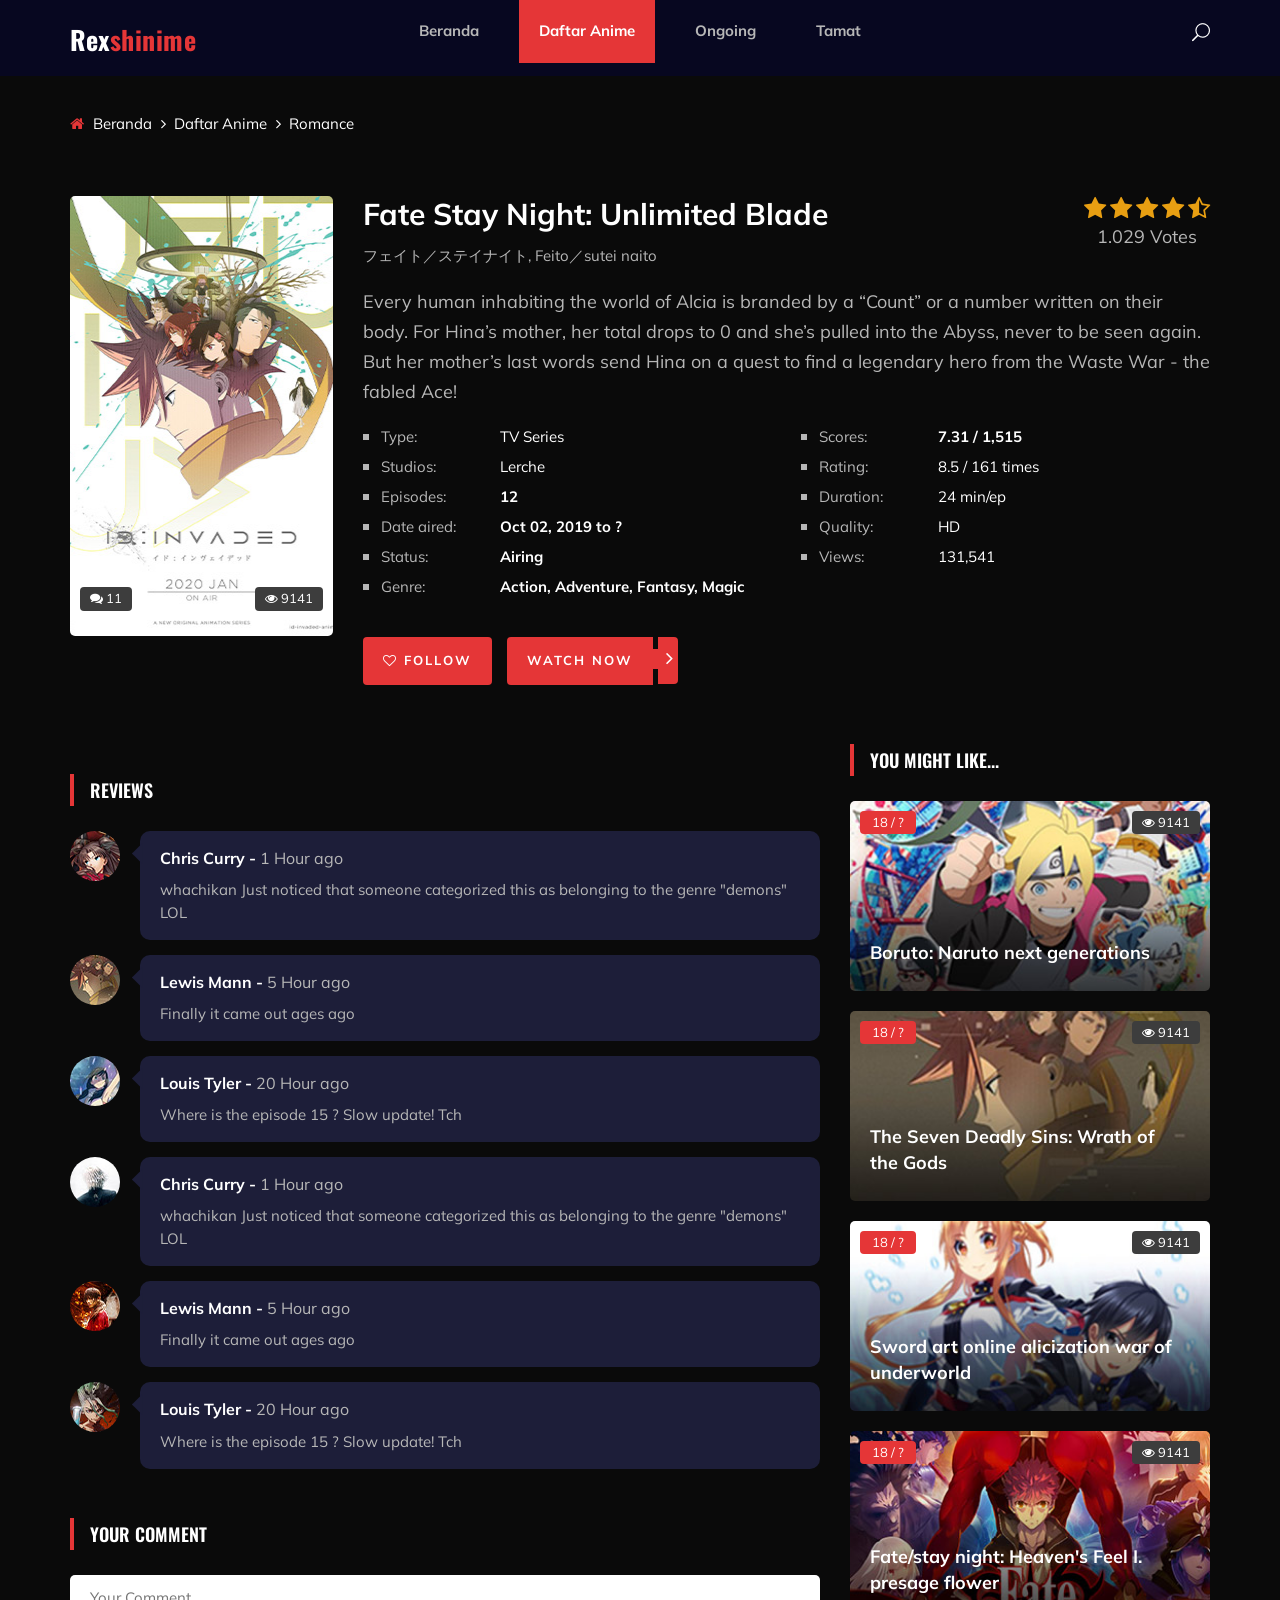
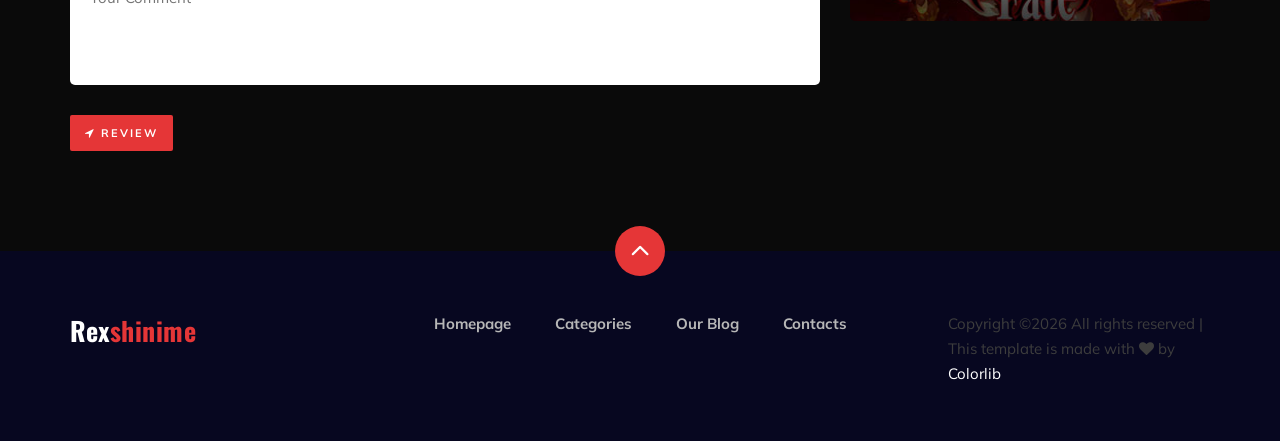
==== anime-details.html @ eebdcc65 "Initial commit: Rexshinime anime site" ====
<!DOCTYPE html>
<html lang="zxx">

<head>
    <meta charset="UTF-8">
    <meta name="description" content="Rexshinime - Nonton anime sub Indo terbaru dan terlengkap.">
    <meta name="keywords" content="Rexshinime, anime, sub indo, ongoing, tamat">
    <meta name="viewport" content="width=device-width, initial-scale=1.0">
    <meta http-equiv="X-UA-Compatible" content="ie=edge">
    <title>Rexshinime | Detail Anime</title>

    <!-- Google Font -->
    <link href="https://fonts.googleapis.com/css2?family=Oswald:wght@300;400;500;600;700&display=swap" rel="stylesheet">
    <link href="https://fonts.googleapis.com/css2?family=Mulish:wght@300;400;500;600;700;800;900&display=swap"
    rel="stylesheet">

    <!-- Css Styles -->
    <link rel="stylesheet" href="css/bootstrap.min.css" type="text/css">
    <link rel="stylesheet" href="css/font-awesome.min.css" type="text/css">
    <link rel="stylesheet" href="css/elegant-icons.css" type="text/css">
    <link rel="stylesheet" href="css/plyr.css" type="text/css">
    <link rel="stylesheet" href="css/nice-select.css" type="text/css">
    <link rel="stylesheet" href="css/owl.carousel.min.css" type="text/css">
    <link rel="stylesheet" href="css/slicknav.min.css" type="text/css">
    <link rel="stylesheet" href="css/style.css" type="text/css">
</head>

<body>
    <!-- Page Preloder -->
    <div id="preloder">
        <div class="loader"></div>
    </div>

    <!-- Header Section Begin -->
    <header class="header">
        <div class="container">
            <div class="row">
                <div class="col-lg-2">
                    <div class="header__logo">
                        <a href="./index.html" class="brand-link">
                            <span class="brand-text">Rex<span>shinime</span></span>
                        </a>
                    </div>
                </div>
                <div class="col-lg-8">
                    <div class="header__nav">
                        <nav class="header__menu mobile-menu">
                            <ul>
                                <li><a href="./index.html">Beranda</a></li>
                                <li class="active"><a href="./categories.html">Daftar Anime</a></li>
                                <li><a href="./categories.html?filter=ongoing">Ongoing</a></li>
                                <li><a href="./categories.html?filter=completed">Tamat</a></li>
                            </ul>
                        </nav>
                    </div>
                </div>
                <div class="col-lg-2">
                    <div class="header__right">
                        <a href="#" class="search-switch"><span class="icon_search"></span></a>
                    </div>
                </div>
            </div>
            <div id="mobile-menu-wrap"></div>
        </div>
    </header>
    <!-- Header End -->

    <!-- Breadcrumb Begin -->
    <div class="breadcrumb-option">
        <div class="container">
            <div class="row">
                <div class="col-lg-12">
                    <div class="breadcrumb__links">
                        <a href="./index.html"><i class="fa fa-home"></i> Beranda</a>
                        <a href="./categories.html">Daftar Anime</a>
                        <span id="detailBreadcrumb">Romance</span>
                    </div>
                </div>
            </div>
        </div>
    </div>
    <!-- Breadcrumb End -->

    <!-- Anime Section Begin -->
    <section class="anime-details spad">
        <div class="container">
            <div class="anime__details__content">
                <div class="row">
                    <div class="col-lg-3">
                        <div class="anime__details__pic set-bg" data-setbg="img/anime/details-pic.jpg" id="detailPoster">
                            <div class="comment"><i class="fa fa-comments"></i> 11</div>
                            <div class="view"><i class="fa fa-eye"></i> 9141</div>
                        </div>
                    </div>
                    <div class="col-lg-9">
                        <div class="anime__details__text">
                            <div class="anime__details__title">
                                <h3 id="detailTitle">Fate Stay Night: Unlimited Blade</h3>
                                <span>フェイト／ステイナイト, Feito／sutei naito</span>
                            </div>
                            <div class="anime__details__rating">
                                <div class="rating">
                                    <a href="#"><i class="fa fa-star"></i></a>
                                    <a href="#"><i class="fa fa-star"></i></a>
                                    <a href="#"><i class="fa fa-star"></i></a>
                                    <a href="#"><i class="fa fa-star"></i></a>
                                    <a href="#"><i class="fa fa-star-half-o"></i></a>
                                </div>
                                <span>1.029 Votes</span>
                            </div>
                            <p id="detailDescription">Every human inhabiting the world of Alcia is branded by a “Count” or a number written on
                                their body. For Hina’s mother, her total drops to 0 and she’s pulled into the Abyss,
                                never to be seen again. But her mother’s last words send Hina on a quest to find a
                            legendary hero from the Waste War - the fabled Ace!</p>
                            <div class="anime__details__widget">
                                <div class="row">
                                    <div class="col-lg-6 col-md-6">
                                        <ul>
                                            <li><span>Type:</span> TV Series</li>
                                            <li><span>Studios:</span> Lerche</li>
                                            <li><span>Episodes:</span> <b id="detailEpisodes">12</b></li>
                                            <li><span>Date aired:</span> <b id="detailYear">Oct 02, 2019 to ?</b></li>
                                            <li><span>Status:</span> <b id="detailStatus">Airing</b></li>
                                            <li><span>Genre:</span> <b id="detailGenres">Action, Adventure, Fantasy, Magic</b></li>
                                        </ul>
                                    </div>
                                    <div class="col-lg-6 col-md-6">
                                        <ul>
                                            <li><span>Scores:</span> <b id="detailRating">7.31 / 1,515</b></li>
                                            <li><span>Rating:</span> 8.5 / 161 times</li>
                                            <li><span>Duration:</span> 24 min/ep</li>
                                            <li><span>Quality:</span> HD</li>
                                            <li><span>Views:</span> 131,541</li>
                                        </ul>
                                    </div>
                                </div>
                            </div>
                            <div class="anime__details__btn">
                                <a href="#" class="follow-btn"><i class="fa fa-heart-o"></i> Follow</a>
                                <a href="#" class="watch-btn" id="detailWatch"><span>Watch Now</span> <i
                                    class="fa fa-angle-right"></i></a>
                                </div>
                            </div>
                        </div>
                    </div>
                </div>
                <div class="row">
                    <div class="col-lg-8 col-md-8">
                        <div class="anime__details__episodes" id="detailEpisodeList" style="margin-bottom: 30px;"></div>
                        <div class="anime__details__review">
                            <div class="section-title">
                                <h5>Reviews</h5>
                            </div>
                            <div class="anime__review__item">
                                <div class="anime__review__item__pic">
                                    <img src="img/anime/review-1.jpg" alt="">
                                </div>
                                <div class="anime__review__item__text">
                                    <h6>Chris Curry - <span>1 Hour ago</span></h6>
                                    <p>whachikan Just noticed that someone categorized this as belonging to the genre
                                    "demons" LOL</p>
                                </div>
                            </div>
                            <div class="anime__review__item">
                                <div class="anime__review__item__pic">
                                    <img src="img/anime/review-2.jpg" alt="">
                                </div>
                                <div class="anime__review__item__text">
                                    <h6>Lewis Mann - <span>5 Hour ago</span></h6>
                                    <p>Finally it came out ages ago</p>
                                </div>
                            </div>
                            <div class="anime__review__item">
                                <div class="anime__review__item__pic">
                                    <img src="img/anime/review-3.jpg" alt="">
                                </div>
                                <div class="anime__review__item__text">
                                    <h6>Louis Tyler - <span>20 Hour ago</span></h6>
                                    <p>Where is the episode 15 ? Slow update! Tch</p>
                                </div>
                            </div>
                            <div class="anime__review__item">
                                <div class="anime__review__item__pic">
                                    <img src="img/anime/review-4.jpg" alt="">
                                </div>
                                <div class="anime__review__item__text">
                                    <h6>Chris Curry - <span>1 Hour ago</span></h6>
                                    <p>whachikan Just noticed that someone categorized this as belonging to the genre
                                    "demons" LOL</p>
                                </div>
                            </div>
                            <div class="anime__review__item">
                                <div class="anime__review__item__pic">
                                    <img src="img/anime/review-5.jpg" alt="">
                                </div>
                                <div class="anime__review__item__text">
                                    <h6>Lewis Mann - <span>5 Hour ago</span></h6>
                                    <p>Finally it came out ages ago</p>
                                </div>
                            </div>
                            <div class="anime__review__item">
                                <div class="anime__review__item__pic">
                                    <img src="img/anime/review-6.jpg" alt="">
                                </div>
                                <div class="anime__review__item__text">
                                    <h6>Louis Tyler - <span>20 Hour ago</span></h6>
                                    <p>Where is the episode 15 ? Slow update! Tch</p>
                                </div>
                            </div>
                        </div>
                        <div class="anime__details__form">
                            <div class="section-title">
                                <h5>Your Comment</h5>
                            </div>
                            <form action="#">
                                <textarea placeholder="Your Comment"></textarea>
                                <button type="submit"><i class="fa fa-location-arrow"></i> Review</button>
                            </form>
                        </div>
                    </div>
                    <div class="col-lg-4 col-md-4">
                        <div class="anime__details__sidebar">
                            <div class="section-title">
                                <h5>you might like...</h5>
                            </div>
                            <div class="product__sidebar__view__item set-bg" data-setbg="img/sidebar/tv-1.jpg">
                                <div class="ep">18 / ?</div>
                                <div class="view"><i class="fa fa-eye"></i> 9141</div>
                                <h5><a href="#">Boruto: Naruto next generations</a></h5>
                            </div>
                            <div class="product__sidebar__view__item set-bg" data-setbg="img/sidebar/tv-2.jpg">
                                <div class="ep">18 / ?</div>
                                <div class="view"><i class="fa fa-eye"></i> 9141</div>
                                <h5><a href="#">The Seven Deadly Sins: Wrath of the Gods</a></h5>
                            </div>
                            <div class="product__sidebar__view__item set-bg" data-setbg="img/sidebar/tv-3.jpg">
                                <div class="ep">18 / ?</div>
                                <div class="view"><i class="fa fa-eye"></i> 9141</div>
                                <h5><a href="#">Sword art online alicization war of underworld</a></h5>
                            </div>
                            <div class="product__sidebar__view__item set-bg" data-setbg="img/sidebar/tv-4.jpg">
                                <div class="ep">18 / ?</div>
                                <div class="view"><i class="fa fa-eye"></i> 9141</div>
                                <h5><a href="#">Fate/stay night: Heaven's Feel I. presage flower</a></h5>
                            </div>
                        </div>
                    </div>
                </div>
            </div>
        </section>
        <!-- Anime Section End -->

        <!-- Footer Section Begin -->
        <footer class="footer">
            <div class="page-up">
                <a href="#" id="scrollToTopButton"><span class="arrow_carrot-up"></span></a>
            </div>
            <div class="container">
                <div class="row">
                    <div class="col-lg-3">
                        <div class="footer__logo">
                            <a href="./index.html" class="brand-link"><span class="brand-text">Rex<span>shinime</span></span></a>
                        </div>
                    </div>
                    <div class="col-lg-6">
                        <div class="footer__nav">
                            <ul>
                                <li class="active"><a href="./index.html">Homepage</a></li>
                                <li><a href="./categories.html">Categories</a></li>
                                <li><a href="./blog.html">Our Blog</a></li>
                                <li><a href="#">Contacts</a></li>
                            </ul>
                        </div>
                    </div>
                    <div class="col-lg-3">
                        <p><!-- Link back to Colorlib can't be removed. Template is licensed under CC BY 3.0. -->
                          Copyright &copy;<script>document.write(new Date().getFullYear());</script> All rights reserved | This template is made with <i class="fa fa-heart" aria-hidden="true"></i> by <a href="https://colorlib.com" target="_blank">Colorlib</a>
                          <!-- Link back to Colorlib can't be removed. Template is licensed under CC BY 3.0. --></p>

                      </div>
                  </div>
              </div>
          </footer>
          <!-- Footer Section End -->

          <!-- Search model Begin -->
          <div class="search-model">
            <div class="h-100 d-flex align-items-center justify-content-center">
                <div class="search-close-switch"><i class="icon_close"></i></div>
                <form class="search-model-form">
                    <input type="text" id="search-input" placeholder="Search here.....">
                </form>
            </div>
        </div>
        <!-- Search model end -->

        <!-- Js Plugins -->
        <script src="js/jquery-3.3.1.min.js"></script>
        <script src="js/bootstrap.min.js"></script>
        <script src="js/config.js"></script>
        <script src="js/demo-data.js"></script>
        <script src="js/api.js"></script>
        <script src="js/player.js"></script>
        <script src="js/jquery.nice-select.min.js"></script>
        <script src="js/mixitup.min.js"></script>
        <script src="js/jquery.slicknav.js"></script>
        <script src="js/owl.carousel.min.js"></script>
        <script src="js/main.js"></script>

    </body>

    </html>
---- css/elegant-icons.css ----
@font-face {
	font-family: 'ElegantIcons';
	src:url('../fonts/ElegantIcons.eot');
	src:url('../fonts/ElegantIcons.eot?#iefix') format('embedded-opentype'),
		url('../fonts/ElegantIcons.woff') format('woff'),
		url('../fonts/ElegantIcons.ttf') format('truetype'),
		url('../fonts/ElegantIcons.svg#ElegantIcons') format('svg');
	font-weight: normal;
	font-style: normal;
}

/* Use the following CSS code if you want to use data attributes for inserting your icons */
[data-icon]:before {
	font-family: 'ElegantIcons';
	content: attr(data-icon);
	speak: none;
	font-weight: normal;
	font-variant: normal;
	text-transform: none;
	line-height: 1;
	-webkit-font-smoothing: antialiased;
	-moz-osx-font-smoothing: grayscale;
}

/* Use the following CSS code if you want to have a class per icon */
/*
Instead of a list of all class selectors,
you can use the generic selector below, but it's slower:
[class*="your-class-prefix"] {
*/
.arrow_up, .arrow_down, .arrow_left, .arrow_right, .arrow_left-up, .arrow_right-up, .arrow_right-down, .arrow_left-down, .arrow-up-down, .arrow_up-down_alt, .arrow_left-right_alt, .arrow_left-right, .arrow_expand_alt2, .arrow_expand_alt, .arrow_condense, .arrow_expand, .arrow_move, .arrow_carrot-up, .arrow_carrot-down, .arrow_carrot-left, .arrow_carrot-right, .arrow_carrot-2up, .arrow_carrot-2down, .arrow_carrot-2left, .arrow_carrot-2right, .arrow_carrot-up_alt2, .arrow_carrot-down_alt2, .arrow_carrot-left_alt2, .arrow_carrot-right_alt2, .arrow_carrot-2up_alt2, .arrow_carrot-2down_alt2, .arrow_carrot-2left_alt2, .arrow_carrot-2right_alt2, .arrow_triangle-up, .arrow_triangle-down, .arrow_triangle-left, .arrow_triangle-right, .arrow_triangle-up_alt2, .arrow_triangle-down_alt2, .arrow_triangle-left_alt2, .arrow_triangle-right_alt2, .arrow_back, .icon_minus-06, .icon_plus, .icon_close, .icon_check, .icon_minus_alt2, .icon_plus_alt2, .icon_close_alt2, .icon_check_alt2, .icon_zoom-out_alt, .icon_zoom-in_alt, .icon_search, .icon_box-empty, .icon_box-selected, .icon_minus-box, .icon_plus-box, .icon_box-checked, .icon_circle-empty, .icon_circle-slelected, .icon_stop_alt2, .icon_stop, .icon_pause_alt2, .icon_pause, .icon_menu, .icon_menu-square_alt2, .icon_menu-circle_alt2, .icon_ul, .icon_ol, .icon_adjust-horiz, .icon_adjust-vert, .icon_document_alt, .icon_documents_alt, .icon_pencil, .icon_pencil-edit_alt, .icon_pencil-edit, .icon_folder-alt, .icon_folder-open_alt, .icon_folder-add_alt, .icon_info_alt, .icon_error-oct_alt, .icon_error-circle_alt, .icon_error-triangle_alt, .icon_question_alt2, .icon_question, .icon_comment_alt, .icon_chat_alt, .icon_vol-mute_alt, .icon_volume-low_alt, .icon_volume-high_alt, .icon_quotations, .icon_quotations_alt2, .icon_clock_alt, .icon_lock_alt, .icon_lock-open_alt, .icon_key_alt, .icon_cloud_alt, .icon_cloud-upload_alt, .icon_cloud-download_alt, .icon_image, .icon_images, .icon_lightbulb_alt, .icon_gift_alt, .icon_house_alt, .icon_genius, .icon_mobile, .icon_tablet, .icon_laptop, .icon_desktop, .icon_camera_alt, .icon_mail_alt, .icon_cone_alt, .icon_ribbon_alt, .icon_bag_alt, .icon_creditcard, .icon_cart_alt, .icon_paperclip, .icon_tag_alt, .icon_tags_alt, .icon_trash_alt, .icon_cursor_alt, .icon_mic_alt, .icon_compass_alt, .icon_pin_alt, .icon_pushpin_alt, .icon_map_alt, .icon_drawer_alt, .icon_toolbox_alt, .icon_book_alt, .icon_calendar, .icon_film, .icon_table, .icon_contacts_alt, .icon_headphones, .icon_lifesaver, .icon_piechart, .icon_refresh, .icon_link_alt, .icon_link, .icon_loading, .icon_blocked, .icon_archive_alt, .icon_heart_alt, .icon_star_alt, .icon_star-half_alt, .icon_star, .icon_star-half, .icon_tools, .icon_tool, .icon_cog, .icon_cogs, .arrow_up_alt, .arrow_down_alt, .arrow_left_alt, .arrow_right_alt, .arrow_left-up_alt, .arrow_right-up_alt, .arrow_right-down_alt, .arrow_left-down_alt, .arrow_condense_alt, .arrow_expand_alt3, .arrow_carrot_up_alt, .arrow_carrot-down_alt, .arrow_carrot-left_alt, .arrow_carrot-right_alt, .arrow_carrot-2up_alt, .arrow_carrot-2dwnn_alt, .arrow_carrot-2left_alt, .arrow_carrot-2right_alt, .arrow_triangle-up_alt, .arrow_triangle-down_alt, .arrow_triangle-left_alt, .arrow_triangle-right_alt, .icon_minus_alt, .icon_plus_alt, .icon_close_alt, .icon_check_alt, .icon_zoom-out, .icon_zoom-in, .icon_stop_alt, .icon_menu-square_alt, .icon_menu-circle_alt, .icon_document, .icon_documents, .icon_pencil_alt, .icon_folder, .icon_folder-open, .icon_folder-add, .icon_folder_upload, .icon_folder_download, .icon_info, .icon_error-circle, .icon_error-oct, .icon_error-triangle, .icon_question_alt, .icon_comment, .icon_chat, .icon_vol-mute, .icon_volume-low, .icon_volume-high, .icon_quotations_alt, .icon_clock, .icon_lock, .icon_lock-open, .icon_key, .icon_cloud, .icon_cloud-upload, .icon_cloud-download, .icon_lightbulb, .icon_gift, .icon_house, .icon_camera, .icon_mail, .icon_cone, .icon_ribbon, .icon_bag, .icon_cart, .icon_tag, .icon_tags, .icon_trash, .icon_cursor, .icon_mic, .icon_compass, .icon_pin, .icon_pushpin, .icon_map, .icon_drawer, .icon_toolbox, .icon_book, .icon_contacts, .icon_archive, .icon_heart, .icon_profile, .icon_group, .icon_grid-2x2, .icon_grid-3x3, .icon_music, .icon_pause_alt, .icon_phone, .icon_upload, .icon_download, .social_facebook, .social_twitter, .social_pinterest, .social_googleplus, .social_tumblr, .social_tumbleupon, .social_wordpress, .social_instagram, .social_dribbble, .social_vimeo, .social_linkedin, .social_rss, .social_deviantart, .social_share, .social_myspace, .social_skype, .social_youtube, .social_picassa, .social_googledrive, .social_flickr, .social_blogger, .social_spotify, .social_delicious, .social_facebook_circle, .social_twitter_circle, .social_pinterest_circle, .social_googleplus_circle, .social_tumblr_circle, .social_stumbleupon_circle, .social_wordpress_circle, .social_instagram_circle, .social_dribbble_circle, .social_vimeo_circle, .social_linkedin_circle, .social_rss_circle, .social_deviantart_circle, .social_share_circle, .social_myspace_circle, .social_skype_circle, .social_youtube_circle, .social_picassa_circle, .social_googledrive_alt2, .social_flickr_circle, .social_blogger_circle, .social_spotify_circle, .social_delicious_circle, .social_facebook_square, .social_twitter_square, .social_pinterest_square, .social_googleplus_square, .social_tumblr_square, .social_stumbleupon_square, .social_wordpress_square, .social_instagram_square, .social_dribbble_square, .social_vimeo_square, .social_linkedin_square, .social_rss_square, .social_deviantart_square, .social_share_square, .social_myspace_square, .social_skype_square, .social_youtube_square, .social_picassa_square, .social_googledrive_square, .social_flickr_square, .social_blogger_square, .social_spotify_square, .social_delicious_square, .icon_printer, .icon_calulator, .icon_building, .icon_floppy, .icon_drive, .icon_search-2, .icon_id, .icon_id-2, .icon_puzzle, .icon_like, .icon_dislike, .icon_mug, .icon_currency, .icon_wallet, .icon_pens, .icon_easel, .icon_flowchart, .icon_datareport, .icon_briefcase, .icon_shield, .icon_percent, .icon_globe, .icon_globe-2, .icon_target, .icon_hourglass, .icon_balance, .icon_rook, .icon_printer-alt, .icon_calculator_alt, .icon_building_alt, .icon_floppy_alt, .icon_drive_alt, .icon_search_alt, .icon_id_alt, .icon_id-2_alt, .icon_puzzle_alt, .icon_like_alt, .icon_dislike_alt, .icon_mug_alt, .icon_currency_alt, .icon_wallet_alt, .icon_pens_alt, .icon_easel_alt, .icon_flowchart_alt, .icon_datareport_alt, .icon_briefcase_alt, .icon_shield_alt, .icon_percent_alt, .icon_globe_alt, .icon_clipboard {
	font-family: 'ElegantIcons';
	speak: none;
	font-style: normal;
	font-weight: normal;
	font-variant: normal;
	text-transform: none;
	line-height: 1;
	-webkit-font-smoothing: antialiased;
}
.arrow_up:before {
	content: "\21";
}
.arrow_down:before {
	content: "\22";
}
.arrow_left:before {
	content: "\23";
}
.arrow_right:before {
	content: "\24";
}
.arrow_left-up:before {
	content: "\25";
}
.arrow_right-up:before {
	content: "\26";
}
.arrow_right-down:before {
	content: "\27";
}
.arrow_left-down:before {
	content: "\28";
}
.arrow-up-down:before {
	content: "\29";
}
.arrow_up-down_alt:before {
	content: "\2a";
}
.arrow_left-right_alt:before {
	content: "\2b";
}
.arrow_left-right:before {
	content: "\2c";
}
.arrow_expand_alt2:before {
	content: "\2d";
}
.arrow_expand_alt:before {
	content: "\2e";
}
.arrow_condense:before {
	content: "\2f";
}
.arrow_expand:before {
	content: "\30";
}
.arrow_move:before {
	content: "\31";
}
.arrow_carrot-up:before {
	content: "\32";
}
.arrow_carrot-down:before {
	content: "\33";
}
.arrow_carrot-left:before {
	content: "\34";
}
.arrow_carrot-right:before {
	content: "\35";
}
.arrow_carrot-2up:before {
	content: "\36";
}
.arrow_carrot-2down:before {
	content: "\37";
}
.arrow_carrot-2left:before {
	content: "\38";
}
.arrow_carrot-2right:before {
	content: "\39";
}
.arrow_carrot-up_alt2:before {
	content: "\3a";
}
.arrow_carrot-down_alt2:before {
	content: "\3b";
}
.arrow_carrot-left_alt2:before {
	content: "\3c";
}
.arrow_carrot-right_alt2:before {
	content: "\3d";
}
.arrow_carrot-2up_alt2:before {
	content: "\3e";
}
.arrow_carrot-2down_alt2:before {
	content: "\3f";
}
.arrow_carrot-2left_alt2:before {
	content: "\40";
}
.arrow_carrot-2right_alt2:before {
	content: "\41";
}
.arrow_triangle-up:before {
	content: "\42";
}
.arrow_triangle-down:before {
	content: "\43";
}
.arrow_triangle-left:before {
	content: "\44";
}
.arrow_triangle-right:before {
	content: "\45";
}
.arrow_triangle-up_alt2:before {
	content: "\46";
}
.arrow_triangle-down_alt2:before {
	content: "\47";
}
.arrow_triangle-left_alt2:before {
	content: "\48";
}
.arrow_triangle-right_alt2:before {
	content: "\49";
}
.arrow_back:before {
	content: "\4a";
}
.icon_minus-06:before {
	content: "\4b";
}
.icon_plus:before {
	content: "\4c";
}
.icon_close:before {
	content: "\4d";
}
.icon_check:before {
	content: "\4e";
}
.icon_minus_alt2:before {
	content: "\4f";
}
.icon_plus_alt2:before {
	content: "\50";
}
.icon_close_alt2:before {
	content: "\51";
}
.icon_check_alt2:before {
	content: "\52";
}
.icon_zoom-out_alt:before {
	content: "\53";
}
.icon_zoom-in_alt:before {
	content: "\54";
}
.icon_search:before {
	content: "\55";
}
.icon_box-empty:before {
	content: "\56";
}
.icon_box-selected:before {
	content: "\57";
}
.icon_minus-box:before {
	content: "\58";
}
.icon_plus-box:before {
	content: "\59";
}
.icon_box-checked:before {
	content: "\5a";
}
.icon_circle-empty:before {
	content: "\5b";
}
.icon_circle-slelected:before {
	content: "\5c";
}
.icon_stop_alt2:before {
	content: "\5d";
}
.icon_stop:before {
	content: "\5e";
}
.icon_pause_alt2:before {
	content: "\5f";
}
.icon_pause:before {
	content: "\60";
}
.icon_menu:before {
	content: "\61";
}
.icon_menu-square_alt2:before {
	content: "\62";
}
.icon_menu-circle_alt2:before {
	content: "\63";
}
.icon_ul:before {
	content: "\64";
}
.icon_ol:before {
	content: "\65";
}
.icon_adjust-horiz:before {
	content: "\66";
}
.icon_adjust-vert:before {
	content: "\67";
}
.icon_document_alt:before {
	content: "\68";
}
.icon_documents_alt:before {
	content: "\69";
}
.icon_pencil:before {
	content: "\6a";
}
.icon_pencil-edit_alt:before {
	content: "\6b";
}
.icon_pencil-edit:before {
	content: "\6c";
}
.icon_folder-alt:before {
	content: "\6d";
}
.icon_folder-open_alt:before {
	content: "\6e";
}
.icon_folder-add_alt:before {
	content: "\6f";
}
.icon_info_alt:before {
	content: "\70";
}
.icon_error-oct_alt:before {
	content: "\71";
}
.icon_error-circle_alt:before {
	content: "\72";
}
.icon_error-triangle_alt:before {
	content: "\73";
}
.icon_question_alt2:before {
	content: "\74";
}
.icon_question:before {
	content: "\75";
}
.icon_comment_alt:before {
	content: "\76";
}
.icon_chat_alt:before {
	content: "\77";
}
.icon_vol-mute_alt:before {
	content: "\78";
}
.icon_volume-low_alt:before {
	content: "\79";
}
.icon_volume-high_alt:before {
	content: "\7a";
}
.icon_quotations:before {
	content: "\7b";
}
.icon_quotations_alt2:before {
	content: "\7c";
}
.icon_clock_alt:before {
	content: "\7d";
}
.icon_lock_alt:before {
	content: "\7e";
}
.icon_lock-open_alt:before {
	content: "\e000";
}
.icon_key_alt:before {
	content: "\e001";
}
.icon_cloud_alt:before {
	content: "\e002";
}
.icon_cloud-upload_alt:before {
	content: "\e003";
}
.icon_cloud-download_alt:before {
	content: "\e004";
}
.icon_image:before {
	content: "\e005";
}
.icon_images:before {
	content: "\e006";
}
.icon_lightbulb_alt:before {
	content: "\e007";
}
.icon_gift_alt:before {
	content: "\e008";
}
.icon_house_alt:before {
	content: "\e009";
}
.icon_genius:before {
	content: "\e00a";
}
.icon_mobile:before {
	content: "\e00b";
}
.icon_tablet:before {
	content: "\e00c";
}
.icon_laptop:before {
	content: "\e00d";
}
.icon_desktop:before {
	content: "\e00e";
}
.icon_camera_alt:before {
	content: "\e00f";
}
.icon_mail_alt:before {
	content: "\e010";
}
.icon_cone_alt:before {
	content: "\e011";
}
.icon_ribbon_alt:before {
	content: "\e012";
}
.icon_bag_alt:before {
	content: "\e013";
}
.icon_creditcard:before {
	content: "\e014";
}
.icon_cart_alt:before {
	content: "\e015";
}
.icon_paperclip:before {
	content: "\e016";
}
.icon_tag_alt:before {
	content: "\e017";
}
.icon_tags_alt:before {
	content: "\e018";
}
.icon_trash_alt:before {
	content: "\e019";
}
.icon_cursor_alt:before {
	content: "\e01a";
}
.icon_mic_alt:before {
	content: "\e01b";
}
.icon_compass_alt:before {
	content: "\e01c";
}
.icon_pin_alt:before {
	content: "\e01d";
}
.icon_pushpin_alt:before {
	content: "\e01e";
}
.icon_map_alt:before {
	content: "\e01f";
}
.icon_drawer_alt:before {
	content: "\e020";
}
.icon_toolbox_alt:before {
	content: "\e021";
}
.icon_book_alt:before {
	content: "\e022";
}
.icon_calendar:before {
	content: "\e023";
}
.icon_film:before {
	content: "\e024";
}
.icon_table:before {
	content: "\e025";
}
.icon_contacts_alt:before {
	content: "\e026";
}
.icon_headphones:before {
	content: "\e027";
}
.icon_lifesaver:before {
	content: "\e028";
}
.icon_piechart:before {
	content: "\e029";
}
.icon_refresh:before {
	content: "\e02a";
}
.icon_link_alt:before {
	content: "\e02b";
}
.icon_link:before {
	content: "\e02c";
}
.icon_loading:before {
	content: "\e02d";
}
.icon_blocked:before {
	content: "\e02e";
}
.icon_archive_alt:before {
	content: "\e02f";
}
.icon_heart_alt:before {
	content: "\e030";
}
.icon_star_alt:before {
	content: "\e031";
}
.icon_star-half_alt:before {
	content: "\e032";
}
.icon_star:before {
	content: "\e033";
}
.icon_star-half:before {
	content: "\e034";
}
.icon_tools:before {
	content: "\e035";
}
.icon_tool:before {
	content: "\e036";
}
.icon_cog:before {
	content: "\e037";
}
.icon_cogs:before {
	content: "\e038";
}
.arrow_up_alt:before {
	content: "\e039";
}
.arrow_down_alt:before {
	content: "\e03a";
}
.arrow_left_alt:before {
	content: "\e03b";
}
.arrow_right_alt:before {
	content: "\e03c";
}
.arrow_left-up_alt:before {
	content: "\e03d";
}
.arrow_right-up_alt:before {
	content: "\e03e";
}
.arrow_right-down_alt:before {
	content: "\e03f";
}
.arrow_left-down_alt:before {
	content: "\e040";
}
.arrow_condense_alt:before {
	content: "\e041";
}
.arrow_expand_alt3:before {
	content: "\e042";
}
.arrow_carrot_up_alt:before {
	content: "\e043";
}
.arrow_carrot-down_alt:before {
	content: "\e044";
}
.arrow_carrot-left_alt:before {
	content: "\e045";
}
.arrow_carrot-right_alt:before {
	content: "\e046";
}
.arrow_carrot-2up_alt:before {
	content: "\e047";
}
.arrow_carrot-2dwnn_alt:before {
	content: "\e048";
}
.arrow_carrot-2left_alt:before {
	content: "\e049";
}
.arrow_carrot-2right_alt:before {
	content: "\e04a";
}
.arrow_triangle-up_alt:before {
	content: "\e04b";
}
.arrow_triangle-down_alt:before {
	content: "\e04c";
}
.arrow_triangle-left_alt:before {
	content: "\e04d";
}
.arrow_triangle-right_alt:before {
	content: "\e04e";
}
.icon_minus_alt:before {
	content: "\e04f";
}
.icon_plus_alt:before {
	content: "\e050";
}
.icon_close_alt:before {
	content: "\e051";
}
.icon_check_alt:before {
	content: "\e052";
}
.icon_zoom-out:before {
	content: "\e053";
}
.icon_zoom-in:before {
	content: "\e054";
}
.icon_stop_alt:before {
	content: "\e055";
}
.icon_menu-square_alt:before {
	content: "\e056";
}
.icon_menu-circle_alt:before {
	content: "\e057";
}
.icon_document:before {
	content: "\e058";
}
.icon_documents:before {
	content: "\e059";
}
.icon_pencil_alt:before {
	content: "\e05a";
}
.icon_folder:before {
	content: "\e05b";
}
.icon_folder-open:before {
	content: "\e05c";
}
.icon_folder-add:before {
	content: "\e05d";
}
.icon_folder_upload:before {
	content: "\e05e";
}
.icon_folder_download:before {
	content: "\e05f";
}
.icon_info:before {
	content: "\e060";
}
.icon_error-circle:before {
	content: "\e061";
}
.icon_error-oct:before {
	content: "\e062";
}
.icon_error-triangle:before {
	content: "\e063";
}
.icon_question_alt:before {
	content: "\e064";
}
.icon_comment:before {
	content: "\e065";
}
.icon_chat:before {
	content: "\e066";
}
.icon_vol-mute:before {
	content: "\e067";
}
.icon_volume-low:before {
	content: "\e068";
}
.icon_volume-high:before {
	content: "\e069";
}
.icon_quotations_alt:before {
	content: "\e06a";
}
.icon_clock:before {
	content: "\e06b";
}
.icon_lock:before {
	content: "\e06c";
}
.icon_lock-open:before {
	content: "\e06d";
}
.icon_key:before {
	content: "\e06e";
}
.icon_cloud:before {
	content: "\e06f";
}
.icon_cloud-upload:before {
	content: "\e070";
}
.icon_cloud-download:before {
	content: "\e071";
}
.icon_lightbulb:before {
	content: "\e072";
}
.icon_gift:before {
	content: "\e073";
}
.icon_house:before {
	content: "\e074";
}
.icon_camera:before {
	content: "\e075";
}
.icon_mail:before {
	content: "\e076";
}
.icon_cone:before {
	content: "\e077";
}
.icon_ribbon:before {
	content: "\e078";
}
.icon_bag:before {
	content: "\e079";
}
.icon_cart:before {
	content: "\e07a";
}
.icon_tag:before {
	content: "\e07b";
}
.icon_tags:before {
	content: "\e07c";
}
.icon_trash:before {
	content: "\e07d";
}
.icon_cursor:before {
	content: "\e07e";
}
.icon_mic:before {
	content: "\e07f";
}
.icon_compass:before {
	content: "\e080";
}
.icon_pin:before {
	content: "\e081";
}
.icon_pushpin:before {
	content: "\e082";
}
.icon_map:before {
	content: "\e083";
}
.icon_drawer:before {
	content: "\e084";
}
.icon_toolbox:before {
	content: "\e085";
}
.icon_book:before {
	content: "\e086";
}
.icon_contacts:before {
	content: "\e087";
}
.icon_archive:before {
	content: "\e088";
}
.icon_heart:before {
	content: "\e089";
}
.icon_profile:before {
	content: "\e08a";
}
.icon_group:before {
	content: "\e08b";
}
.icon_grid-2x2:before {
	content: "\e08c";
}
.icon_grid-3x3:before {
	content: "\e08d";
}
.icon_music:before {
	content: "\e08e";
}
.icon_pause_alt:before {
	content: "\e08f";
}
.icon_phone:before {
	content: "\e090";
}
.icon_upload:before {
	content: "\e091";
}
.icon_download:before {
	content: "\e092";
}
.social_facebook:before {
	content: "\e093";
}
.social_twitter:before {
	content: "\e094";
}
.social_pinterest:before {
	content: "\e095";
}
.social_googleplus:before {
	content: "\e096";
}
.social_tumblr:before {
	content: "\e097";
}
.social_tumbleupon:before {
	content: "\e098";
}
.social_wordpress:before {
	content: "\e099";
}
.social_instagram:before {
	content: "\e09a";
}
.social_dribbble:before {
	content: "\e09b";
}
.social_vimeo:before {
	content: "\e09c";
}
.social_linkedin:before {
	content: "\e09d";
}
.social_rss:before {
	content: "\e09e";
}
.social_deviantart:before {
	content: "\e09f";
}
.social_share:before {
	content: "\e0a0";
}
.social_myspace:before {
	content: "\e0a1";
}
.social_skype:before {
	content: "\e0a2";
}
.social_youtube:before {
	content: "\e0a3";
}
.social_picassa:before {
	content: "\e0a4";
}
.social_googledrive:before {
	content: "\e0a5";
}
.social_flickr:before {
	content: "\e0a6";
}
.social_blogger:before {
	content: "\e0a7";
}
.social_spotify:before {
	content: "\e0a8";
}
.social_delicious:before {
	content: "\e0a9";
}
.social_facebook_circle:before {
	content: "\e0aa";
}
.social_twitter_circle:before {
	content: "\e0ab";
}
.social_pinterest_circle:before {
	content: "\e0ac";
}
.social_googleplus_circle:before {
	content: "\e0ad";
}
.social_tumblr_circle:before {
	content: "\e0ae";
}
.social_stumbleupon_circle:before {
	content: "\e0af";
}
.social_wordpress_circle:before {
	content: "\e0b0";
}
.social_instagram_circle:before {
	content: "\e0b1";
}
.social_dribbble_circle:before {
	content: "\e0b2";
}
.social_vimeo_circle:before {
	content: "\e0b3";
}
.social_linkedin_circle:before {
	content: "\e0b4";
}
.social_rss_circle:before {
	content: "\e0b5";
}
.social_deviantart_circle:before {
	content: "\e0b6";
}
.social_share_circle:before {
	content: "\e0b7";
}
.social_myspace_circle:before {
	content: "\e0b8";
}
.social_skype_circle:before {
	content: "\e0b9";
}
.social_youtube_circle:before {
	content: "\e0ba";
}
.social_picassa_circle:before {
	content: "\e0bb";
}
.social_googledrive_alt2:before {
	content: "\e0bc";
}
.social_flickr_circle:before {
	content: "\e0bd";
}
.social_blogger_circle:before {
	content: "\e0be";
}
.social_spotify_circle:before {
	content: "\e0bf";
}
.social_delicious_circle:before {
	content: "\e0c0";
}
.social_facebook_square:before {
	content: "\e0c1";
}
.social_twitter_square:before {
	content: "\e0c2";
}
.social_pinterest_square:before {
	content: "\e0c3";
}
.social_googleplus_square:before {
	content: "\e0c4";
}
.social_tumblr_square:before {
	content: "\e0c5";
}
.social_stumbleupon_square:before {
	content: "\e0c6";
}
.social_wordpress_square:before {
	content: "\e0c7";
}
.social_instagram_square:before {
	content: "\e0c8";
}
.social_dribbble_square:before {
	content: "\e0c9";
}
.social_vimeo_square:before {
	content: "\e0ca";
}
.social_linkedin_square:before {
	content: "\e0cb";
}
.social_rss_square:before {
	content: "\e0cc";
}
.social_deviantart_square:before {
	content: "\e0cd";
}
.social_share_square:before {
	content: "\e0ce";
}
.social_myspace_square:before {
	content: "\e0cf";
}
.social_skype_square:before {
	content: "\e0d0";
}
.social_youtube_square:before {
	content: "\e0d1";
}
.social_picassa_square:before {
	content: "\e0d2";
}
.social_googledrive_square:before {
	content: "\e0d3";
}
.social_flickr_square:before {
	content: "\e0d4";
}
.social_blogger_square:before {
	content: "\e0d5";
}
.social_spotify_square:before {
	content: "\e0d6";
}
.social_delicious_square:before {
	content: "\e0d7";
}
.icon_printer:before {
	content: "\e103";
}
.icon_calulator:before {
	content: "\e0ee";
}
.icon_building:before {
	content: "\e0ef";
}
.icon_floppy:before {
	content: "\e0e8";
}
.icon_drive:before {
	content: "\e0ea";
}
.icon_search-2:before {
	content: "\e101";
}
.icon_id:before {
	content: "\e107";
}
.icon_id-2:before {
	content: "\e108";
}
.icon_puzzle:before {
	content: "\e102";
}
.icon_like:before {
	content: "\e106";
}
.icon_dislike:before {
	content: "\e0eb";
}
.icon_mug:before {
	content: "\e105";
}
.icon_currency:before {
	content: "\e0ed";
}
.icon_wallet:before {
	content: "\e100";
}
.icon_pens:before {
	content: "\e104";
}
.icon_easel:before {
	content: "\e0e9";
}
.icon_flowchart:before {
	content: "\e109";
}
.icon_datareport:before {
	content: "\e0ec";
}
.icon_briefcase:before {
	content: "\e0fe";
}
.icon_shield:before {
	content: "\e0f6";
}
.icon_percent:before {
	content: "\e0fb";
}
.icon_globe:before {
	content: "\e0e2";
}
.icon_globe-2:before {
	content: "\e0e3";
}
.icon_target:before {
	content: "\e0f5";
}
.icon_hourglass:before {
	content: "\e0e1";
}
.icon_balance:before {
	content: "\e0ff";
}
.icon_rook:before {
	content: "\e0f8";
}
.icon_printer-alt:before {
	content: "\e0fa";
}
.icon_calculator_alt:before {
	content: "\e0e7";
}
.icon_building_alt:before {
	content: "\e0fd";
}
.icon_floppy_alt:before {
	content: "\e0e4";
}
.icon_drive_alt:before {
	content: "\e0e5";
}
.icon_search_alt:before {
	content: "\e0f7";
}
.icon_id_alt:before {
	content: "\e0e0";
}
.icon_id-2_alt:before {
	content: "\e0fc";
}
.icon_puzzle_alt:before {
	content: "\e0f9";
}
.icon_like_alt:before {
	content: "\e0dd";
}
.icon_dislike_alt:before {
	content: "\e0f1";
}
.icon_mug_alt:before {
	content: "\e0dc";
}
.icon_currency_alt:before {
	content: "\e0f3";
}
.icon_wallet_alt:before {
	content: "\e0d8";
}
.icon_pens_alt:before {
	content: "\e0db";
}
.icon_easel_alt:before {
	content: "\e0f0";
}
.icon_flowchart_alt:before {
	content: "\e0df";
}
.icon_datareport_alt:before {
	content: "\e0f2";
}
.icon_briefcase_alt:before {
	content: "\e0f4";
}
.icon_shield_alt:before {
	content: "\e0d9";
}
.icon_percent_alt:before {
	content: "\e0da";
}
.icon_globe_alt:before {
	content: "\e0de";
}
.icon_clipboard:before {
	content: "\e0e6";
}


	.glyph {
		float: left;
		text-align: center;
		padding: .75em;
		margin: .4em 1.5em .75em 0;
		width: 6em;
text-shadow: none;
	}
        .glyph_big {
        font-size: 128px;
        color: #59c5dc;
        float: left;
        margin-right: 20px;
        }

        .glyph div { padding-bottom: 10px;}

	.glyph input {
		font-family: consolas, monospace;
		font-size: 12px;
		width: 100%;
		text-align: center;
		border: 0;
		box-shadow: 0 0 0 1px #ccc;
		padding: .2em;
                -moz-border-radius: 5px;
                -webkit-border-radius: 5px;
	}
	.centered {
		margin-left: auto;
		margin-right: auto;
	}
	.glyph .fs1 {
		font-size: 2em;
	}
---- css/plyr.css ----
@keyframes plyr-progress{to{background-position:25px 0;background-position:var(--plyr-progress-loading-size,25px) 0}}@keyframes plyr-popup{0%{opacity:.5;transform:translateY(10px)}to{opacity:1;transform:translateY(0)}}@keyframes plyr-fade-in{from{opacity:0}to{opacity:1}}.plyr{-moz-osx-font-smoothing:grayscale;-webkit-font-smoothing:antialiased;align-items:center;direction:ltr;display:flex;flex-direction:column;font-family:inherit;font-family:var(--plyr-font-family,inherit);font-variant-numeric:tabular-nums;font-weight:400;font-weight:var(--plyr-font-weight-regular,400);height:100%;line-height:1.7;line-height:var(--plyr-line-height,1.7);max-width:100%;min-width:200px;position:relative;text-shadow:none;transition:box-shadow .3s ease;z-index:0}.plyr audio,.plyr iframe,.plyr video{display:block;height:100%;width:100%}.plyr button{font:inherit;line-height:inherit;width:auto}.plyr:focus{outline:0}.plyr--full-ui{box-sizing:border-box}.plyr--full-ui *,.plyr--full-ui ::after,.plyr--full-ui ::before{box-sizing:inherit}.plyr--full-ui a,.plyr--full-ui button,.plyr--full-ui input,.plyr--full-ui label{touch-action:manipulation}.plyr__badge{background:#4a5464;background:var(--plyr-badge-background,#4a5464);border-radius:2px;border-radius:var(--plyr-badge-border-radius,2px);color:#fff;color:var(--plyr-badge-text-color,#fff);font-size:9px;font-size:var(--plyr-font-size-badge,9px);line-height:1;padding:3px 4px}.plyr--full-ui ::-webkit-media-text-track-container{display:none}.plyr__captions{animation:plyr-fade-in .3s ease;bottom:0;display:none;font-size:13px;font-size:var(--plyr-font-size-small,13px);left:0;padding:10px;padding:var(--plyr-control-spacing,10px);position:absolute;text-align:center;transition:transform .4s ease-in-out;width:100%}.plyr__captions span:empty{display:none}@media (min-width:480px){.plyr__captions{font-size:15px;font-size:var(--plyr-font-size-base,15px);padding:calc(10px * 2);padding:calc(var(--plyr-control-spacing,10px) * 2)}}@media (min-width:768px){.plyr__captions{font-size:18px;font-size:var(--plyr-font-size-large,18px)}}.plyr--captions-active .plyr__captions{display:block}.plyr:not(.plyr--hide-controls) .plyr__controls:not(:empty)~.plyr__captions{transform:translateY(calc(10px * -4));transform:translateY(calc(var(--plyr-control-spacing,10px) * -4))}.plyr__caption{background:rgba(0,0,0,.8);background:var(--plyr-captions-background,rgba(0,0,0,.8));border-radius:2px;-webkit-box-decoration-break:clone;box-decoration-break:clone;color:#fff;color:var(--plyr-captions-text-color,#fff);line-height:185%;padding:.2em .5em;white-space:pre-wrap}.plyr__caption div{display:inline}.plyr__control{background:0 0;border:0;border-radius:3px;border-radius:var(--plyr-control-radius,3px);color:inherit;cursor:pointer;flex-shrink:0;overflow:visible;padding:calc(10px * .7);padding:calc(var(--plyr-control-spacing,10px) * .7);position:relative;transition:all .3s ease}.plyr__control svg{display:block;fill:currentColor;height:18px;height:var(--plyr-control-icon-size,18px);pointer-events:none;width:18px;width:var(--plyr-control-icon-size,18px)}.plyr__control:focus{outline:0}.plyr__control.plyr__tab-focus{outline-color:#00b3ff;outline-color:var(--plyr-tab-focus-color,var(--plyr-color-main,var(--plyr-color-main,#00b3ff)));outline-offset:2px;outline-style:dotted;outline-width:3px}a.plyr__control{text-decoration:none}a.plyr__control::after,a.plyr__control::before{display:none}.plyr__control.plyr__control--pressed .icon--not-pressed,.plyr__control.plyr__control--pressed .label--not-pressed,.plyr__control:not(.plyr__control--pressed) .icon--pressed,.plyr__control:not(.plyr__control--pressed) .label--pressed{display:none}.plyr--full-ui ::-webkit-media-controls{display:none}.plyr__controls{align-items:center;display:flex;justify-content:flex-end;text-align:center}.plyr__controls .plyr__progress__container{flex:1;min-width:0}.plyr__controls .plyr__controls__item{margin-left:calc(10px / 4);margin-left:calc(var(--plyr-control-spacing,10px)/ 4)}.plyr__controls .plyr__controls__item:first-child{margin-left:0;margin-right:auto}.plyr__controls .plyr__controls__item.plyr__progress__container{padding-left:calc(10px / 4);padding-left:calc(var(--plyr-control-spacing,10px)/ 4)}.plyr__controls .plyr__controls__item.plyr__time{padding:0 calc(10px / 2);padding:0 calc(var(--plyr-control-spacing,10px)/ 2)}.plyr__controls .plyr__controls__item.plyr__progress__container:first-child,.plyr__controls .plyr__controls__item.plyr__time+.plyr__time,.plyr__controls .plyr__controls__item.plyr__time:first-child{padding-left:0}.plyr__controls:empty{display:none}.plyr [data-plyr=airplay],.plyr [data-plyr=captions],.plyr [data-plyr=fullscreen],.plyr [data-plyr=pip]{display:none}.plyr--airplay-supported [data-plyr=airplay],.plyr--captions-enabled [data-plyr=captions],.plyr--fullscreen-enabled [data-plyr=fullscreen],.plyr--pip-supported [data-plyr=pip]{display:inline-block}.plyr__menu{display:flex;position:relative}.plyr__menu .plyr__control svg{transition:transform .3s ease}.plyr__menu .plyr__control[aria-expanded=true] svg{transform:rotate(90deg)}.plyr__menu .plyr__control[aria-expanded=true] .plyr__tooltip{display:none}.plyr__menu__container{animation:plyr-popup .2s ease;background:rgba(255,255,255,.9);background:var(--plyr-menu-background,rgba(255,255,255,.9));border-radius:4px;bottom:100%;box-shadow:0 1px 2px rgba(0,0,0,.15);box-shadow:var(--plyr-menu-shadow,0 1px 2px rgba(0,0,0,.15));color:#4a5464;color:var(--plyr-menu-color,#4a5464);font-size:15px;font-size:var(--plyr-font-size-base,15px);margin-bottom:10px;position:absolute;right:-3px;text-align:left;white-space:nowrap;z-index:3}.plyr__menu__container>div{overflow:hidden;transition:height .35s cubic-bezier(.4,0,.2,1),width .35s cubic-bezier(.4,0,.2,1)}.plyr__menu__container::after{border:4px solid transparent;border:var(--plyr-menu-arrow-size,4px) solid transparent;border-top-color:rgba(255,255,255,.9);border-top-color:var(--plyr-menu-background,rgba(255,255,255,.9));content:'';height:0;position:absolute;right:calc(((18px / 2) + calc(10px * .7)) - (4px / 2));right:calc(((var(--plyr-control-icon-size,18px)/ 2) + calc(var(--plyr-control-spacing,10px) * .7)) - (var(--plyr-menu-arrow-size,4px)/ 2));top:100%;width:0}.plyr__menu__container [role=menu]{padding:calc(10px * .7);padding:calc(var(--plyr-control-spacing,10px) * .7)}.plyr__menu__container [role=menuitem],.plyr__menu__container [role=menuitemradio]{margin-top:2px}.plyr__menu__container [role=menuitem]:first-child,.plyr__menu__container [role=menuitemradio]:first-child{margin-top:0}.plyr__menu__container .plyr__control{align-items:center;color:#4a5464;color:var(--plyr-menu-color,#4a5464);display:flex;font-size:13px;font-size:var(--plyr-font-size-menu,var(--plyr-font-size-small,13px));padding-bottom:calc(calc(10px * .7)/ 1.5);padding-bottom:calc(calc(var(--plyr-control-spacing,10px) * .7)/ 1.5);padding-left:calc(calc(10px * .7) * 1.5);padding-left:calc(calc(var(--plyr-control-spacing,10px) * .7) * 1.5);padding-right:calc(calc(10px * .7) * 1.5);padding-right:calc(calc(var(--plyr-control-spacing,10px) * .7) * 1.5);padding-top:calc(calc(10px * .7)/ 1.5);padding-top:calc(calc(var(--plyr-control-spacing,10px) * .7)/ 1.5);-webkit-user-select:none;-ms-user-select:none;user-select:none;width:100%}.plyr__menu__container .plyr__control>span{align-items:inherit;display:flex;width:100%}.plyr__menu__container .plyr__control::after{border:4px solid transparent;border:var(--plyr-menu-item-arrow-size,4px) solid transparent;content:'';position:absolute;top:50%;transform:translateY(-50%)}.plyr__menu__container .plyr__control--forward{padding-right:calc(calc(10px * .7) * 4);padding-right:calc(calc(var(--plyr-control-spacing,10px) * .7) * 4)}.plyr__menu__container .plyr__control--forward::after{border-left-color:#728197;border-left-color:var(--plyr-menu-arrow-color,#728197);right:calc((calc(10px * .7) * 1.5) - 4px);right:calc((calc(var(--plyr-control-spacing,10px) * .7) * 1.5) - var(--plyr-menu-item-arrow-size,4px))}.plyr__menu__container .plyr__control--forward.plyr__tab-focus::after,.plyr__menu__container .plyr__control--forward:hover::after{border-left-color:currentColor}.plyr__menu__container .plyr__control--back{font-weight:400;font-weight:var(--plyr-font-weight-regular,400);margin:calc(10px * .7);margin:calc(var(--plyr-control-spacing,10px) * .7);margin-bottom:calc(calc(10px * .7)/ 2);margin-bottom:calc(calc(var(--plyr-control-spacing,10px) * .7)/ 2);padding-left:calc(calc(10px * .7) * 4);padding-left:calc(calc(var(--plyr-control-spacing,10px) * .7) * 4);position:relative;width:calc(100% - (calc(10px * .7) * 2));width:calc(100% - (calc(var(--plyr-control-spacing,10px) * .7) * 2))}.plyr__menu__container .plyr__control--back::after{border-right-color:#728197;border-right-color:var(--plyr-menu-arrow-color,#728197);left:calc((calc(10px * .7) * 1.5) - 4px);left:calc((calc(var(--plyr-control-spacing,10px) * .7) * 1.5) - var(--plyr-menu-item-arrow-size,4px))}.plyr__menu__container .plyr__control--back::before{background:#dcdfe5;background:var(--plyr-menu-back-border-color,#dcdfe5);box-shadow:0 1px 0 #fff;box-shadow:0 1px 0 var(--plyr-menu-back-border-shadow-color,#fff);content:'';height:1px;left:0;margin-top:calc(calc(10px * .7)/ 2);margin-top:calc(calc(var(--plyr-control-spacing,10px) * .7)/ 2);overflow:hidden;position:absolute;right:0;top:100%}.plyr__menu__container .plyr__control--back.plyr__tab-focus::after,.plyr__menu__container .plyr__control--back:hover::after{border-right-color:currentColor}.plyr__menu__container .plyr__control[role=menuitemradio]{padding-left:calc(10px * .7);padding-left:calc(var(--plyr-control-spacing,10px) * .7)}.plyr__menu__container .plyr__control[role=menuitemradio]::after,.plyr__menu__container .plyr__control[role=menuitemradio]::before{border-radius:100%}.plyr__menu__container .plyr__control[role=menuitemradio]::before{background:rgba(0,0,0,.1);content:'';display:block;flex-shrink:0;height:16px;margin-right:10px;margin-right:var(--plyr-control-spacing,10px);transition:all .3s ease;width:16px}.plyr__menu__container .plyr__control[role=menuitemradio]::after{background:#fff;border:0;height:6px;left:12px;opacity:0;top:50%;transform:translateY(-50%) scale(0);transition:transform .3s ease,opacity .3s ease;width:6px}.plyr__menu__container .plyr__control[role=menuitemradio][aria-checked=true]::before{background:#00b3ff;background:var(--plyr-control-toggle-checked-background,var(--plyr-color-main,var(--plyr-color-main,#00b3ff)))}.plyr__menu__container .plyr__control[role=menuitemradio][aria-checked=true]::after{opacity:1;transform:translateY(-50%) scale(1)}.plyr__menu__container .plyr__control[role=menuitemradio].plyr__tab-focus::before,.plyr__menu__container .plyr__control[role=menuitemradio]:hover::before{background:rgba(35,40,47,.1)}.plyr__menu__container .plyr__menu__value{align-items:center;display:flex;margin-left:auto;margin-right:calc((calc(10px * .7) - 2) * -1);margin-right:calc((calc(var(--plyr-control-spacing,10px) * .7) - 2) * -1);overflow:hidden;padding-left:calc(calc(10px * .7) * 3.5);padding-left:calc(calc(var(--plyr-control-spacing,10px) * .7) * 3.5);pointer-events:none}.plyr--full-ui input[type=range]{-webkit-appearance:none;background:0 0;border:0;border-radius:calc(13px * 2);border-radius:calc(var(--plyr-range-thumb-height,13px) * 2);color:#00b3ff;color:var(--plyr-range-fill-background,var(--plyr-color-main,var(--plyr-color-main,#00b3ff)));display:block;height:calc((3px * 2) + 13px);height:calc((var(--plyr-range-thumb-active-shadow-width,3px) * 2) + var(--plyr-range-thumb-height,13px));margin:0;padding:0;transition:box-shadow .3s ease;width:100%}.plyr--full-ui input[type=range]::-webkit-slider-runnable-track{background:0 0;border:0;border-radius:calc(5px / 2);border-radius:calc(var(--plyr-range-track-height,5px)/ 2);height:5px;height:var(--plyr-range-track-height,5px);-webkit-transition:box-shadow .3s ease;transition:box-shadow .3s ease;-webkit-user-select:none;user-select:none;background-image:linear-gradient(to right,currentColor 0,transparent 0);background-image:linear-gradient(to right,currentColor var(--value,0),transparent var(--value,0))}.plyr--full-ui input[type=range]::-webkit-slider-thumb{background:#fff;background:var(--plyr-range-thumb-background,#fff);border:0;border-radius:100%;box-shadow:0 1px 1px rgba(35,40,47,.15),0 0 0 1px rgba(35,40,47,.2);box-shadow:var(--plyr-range-thumb-shadow,0 1px 1px rgba(35,40,47,.15),0 0 0 1px rgba(35,40,47,.2));height:13px;height:var(--plyr-range-thumb-height,13px);position:relative;-webkit-transition:all .2s ease;transition:all .2s ease;width:13px;width:var(--plyr-range-thumb-height,13px);-webkit-appearance:none;margin-top:calc(((13px - 5px)/ 2) * -1);margin-top:calc(((var(--plyr-range-thumb-height,13px) - var(--plyr-range-track-height,5px))/ 2) * -1)}.plyr--full-ui input[type=range]::-moz-range-track{background:0 0;border:0;border-radius:calc(5px / 2);border-radius:calc(var(--plyr-range-track-height,5px)/ 2);height:5px;height:var(--plyr-range-track-height,5px);-moz-transition:box-shadow .3s ease;transition:box-shadow .3s ease;user-select:none}.plyr--full-ui input[type=range]::-moz-range-thumb{background:#fff;background:var(--plyr-range-thumb-background,#fff);border:0;border-radius:100%;box-shadow:0 1px 1px rgba(35,40,47,.15),0 0 0 1px rgba(35,40,47,.2);box-shadow:var(--plyr-range-thumb-shadow,0 1px 1px rgba(35,40,47,.15),0 0 0 1px rgba(35,40,47,.2));height:13px;height:var(--plyr-range-thumb-height,13px);position:relative;-moz-transition:all .2s ease;transition:all .2s ease;width:13px;width:var(--plyr-range-thumb-height,13px)}.plyr--full-ui input[type=range]::-moz-range-progress{background:currentColor;border-radius:calc(5px / 2);border-radius:calc(var(--plyr-range-track-height,5px)/ 2);height:5px;height:var(--plyr-range-track-height,5px)}.plyr--full-ui input[type=range]::-ms-track{background:0 0;border:0;border-radius:calc(5px / 2);border-radius:calc(var(--plyr-range-track-height,5px)/ 2);height:5px;height:var(--plyr-range-track-height,5px);-ms-transition:box-shadow .3s ease;transition:box-shadow .3s ease;-ms-user-select:none;user-select:none;color:transparent}.plyr--full-ui input[type=range]::-ms-fill-upper{background:0 0;border:0;border-radius:calc(5px / 2);border-radius:calc(var(--plyr-range-track-height,5px)/ 2);height:5px;height:var(--plyr-range-track-height,5px);-ms-transition:box-shadow .3s ease;transition:box-shadow .3s ease;-ms-user-select:none;user-select:none}.plyr--full-ui input[type=range]::-ms-fill-lower{background:0 0;border:0;border-radius:calc(5px / 2);border-radius:calc(var(--plyr-range-track-height,5px)/ 2);height:5px;height:var(--plyr-range-track-height,5px);-ms-transition:box-shadow .3s ease;transition:box-shadow .3s ease;-ms-user-select:none;user-select:none;background:currentColor}.plyr--full-ui input[type=range]::-ms-thumb{background:#fff;background:var(--plyr-range-thumb-background,#fff);border:0;border-radius:100%;box-shadow:0 1px 1px rgba(35,40,47,.15),0 0 0 1px rgba(35,40,47,.2);box-shadow:var(--plyr-range-thumb-shadow,0 1px 1px rgba(35,40,47,.15),0 0 0 1px rgba(35,40,47,.2));height:13px;height:var(--plyr-range-thumb-height,13px);position:relative;-ms-transition:all .2s ease;transition:all .2s ease;width:13px;width:var(--plyr-range-thumb-height,13px);margin-top:0}.plyr--full-ui input[type=range]::-ms-tooltip{display:none}.plyr--full-ui input[type=range]:focus{outline:0}.plyr--full-ui input[type=range]::-moz-focus-outer{border:0}.plyr--full-ui input[type=range].plyr__tab-focus::-webkit-slider-runnable-track{outline-color:#00b3ff;outline-color:var(--plyr-tab-focus-color,var(--plyr-color-main,var(--plyr-color-main,#00b3ff)));outline-offset:2px;outline-style:dotted;outline-width:3px}.plyr--full-ui input[type=range].plyr__tab-focus::-moz-range-track{outline-color:#00b3ff;outline-color:var(--plyr-tab-focus-color,var(--plyr-color-main,var(--plyr-color-main,#00b3ff)));outline-offset:2px;outline-style:dotted;outline-width:3px}.plyr--full-ui input[type=range].plyr__tab-focus::-ms-track{outline-color:#00b3ff;outline-color:var(--plyr-tab-focus-color,var(--plyr-color-main,var(--plyr-color-main,#00b3ff)));outline-offset:2px;outline-style:dotted;outline-width:3px}.plyr__poster{background-color:#000;background-position:50% 50%;background-repeat:no-repeat;background-size:contain;height:100%;left:0;opacity:0;position:absolute;top:0;transition:opacity .2s ease;width:100%;z-index:1}.plyr--stopped.plyr__poster-enabled .plyr__poster{opacity:1}.plyr__time{font-size:13px;font-size:var(--plyr-font-size-time,var(--plyr-font-size-small,13px))}.plyr__time+.plyr__time::before{content:'\2044';margin-right:10px;margin-right:var(--plyr-control-spacing,10px)}@media (max-width:calc(768px - 1)){.plyr__time+.plyr__time{display:none}}.plyr__tooltip{background:rgba(255,255,255,.9);background:var(--plyr-tooltip-background,rgba(255,255,255,.9));border-radius:3px;border-radius:var(--plyr-tooltip-radius,3px);bottom:100%;box-shadow:0 1px 2px rgba(0,0,0,.15);box-shadow:var(--plyr-tooltip-shadow,0 1px 2px rgba(0,0,0,.15));color:#4a5464;color:var(--plyr-tooltip-color,#4a5464);font-size:13px;font-size:var(--plyr-font-size-small,13px);font-weight:400;font-weight:var(--plyr-font-weight-regular,400);left:50%;line-height:1.3;margin-bottom:calc(calc(10px / 2) * 2);margin-bottom:calc(calc(var(--plyr-control-spacing,10px)/ 2) * 2);opacity:0;padding:calc(10px / 2) calc(calc(10px / 2) * 1.5);padding:calc(var(--plyr-control-spacing,10px)/ 2) calc(calc(var(--plyr-control-spacing,10px)/ 2) * 1.5);pointer-events:none;position:absolute;transform:translate(-50%,10px) scale(.8);transform-origin:50% 100%;transition:transform .2s .1s ease,opacity .2s .1s ease;white-space:nowrap;z-index:2}.plyr__tooltip::before{border-left:4px solid transparent;border-left:var(--plyr-tooltip-arrow-size,4px) solid transparent;border-right:4px solid transparent;border-right:var(--plyr-tooltip-arrow-size,4px) solid transparent;border-top:4px solid rgba(255,255,255,.9);border-top:var(--plyr-tooltip-arrow-size,4px) solid var(--plyr-tooltip-background,rgba(255,255,255,.9));bottom:calc(4px * -1);bottom:calc(var(--plyr-tooltip-arrow-size,4px) * -1);content:'';height:0;left:50%;position:absolute;transform:translateX(-50%);width:0;z-index:2}.plyr .plyr__control.plyr__tab-focus .plyr__tooltip,.plyr .plyr__control:hover .plyr__tooltip,.plyr__tooltip--visible{opacity:1;transform:translate(-50%,0) scale(1)}.plyr .plyr__control:hover .plyr__tooltip{z-index:3}.plyr__controls>.plyr__control:first-child .plyr__tooltip,.plyr__controls>.plyr__control:first-child+.plyr__control .plyr__tooltip{left:0;transform:translate(0,10px) scale(.8);transform-origin:0 100%}.plyr__controls>.plyr__control:first-child .plyr__tooltip::before,.plyr__controls>.plyr__control:first-child+.plyr__control .plyr__tooltip::before{left:calc((18px / 2) + calc(10px * .7));left:calc((var(--plyr-control-icon-size,18px)/ 2) + calc(var(--plyr-control-spacing,10px) * .7))}.plyr__controls>.plyr__control:last-child .plyr__tooltip{left:auto;right:0;transform:translate(0,10px) scale(.8);transform-origin:100% 100%}.plyr__controls>.plyr__control:last-child .plyr__tooltip::before{left:auto;right:calc((18px / 2) + calc(10px * .7));right:calc((var(--plyr-control-icon-size,18px)/ 2) + calc(var(--plyr-control-spacing,10px) * .7));transform:translateX(50%)}.plyr__controls>.plyr__control:first-child .plyr__tooltip--visible,.plyr__controls>.plyr__control:first-child+.plyr__control .plyr__tooltip--visible,.plyr__controls>.plyr__control:first-child+.plyr__control.plyr__tab-focus .plyr__tooltip,.plyr__controls>.plyr__control:first-child+.plyr__control:hover .plyr__tooltip,.plyr__controls>.plyr__control:first-child.plyr__tab-focus .plyr__tooltip,.plyr__controls>.plyr__control:first-child:hover .plyr__tooltip,.plyr__controls>.plyr__control:last-child .plyr__tooltip--visible,.plyr__controls>.plyr__control:last-child.plyr__tab-focus .plyr__tooltip,.plyr__controls>.plyr__control:last-child:hover .plyr__tooltip{transform:translate(0,0) scale(1)}.plyr__progress{left:calc(13px * .5);left:calc(var(--plyr-range-thumb-height,13px) * .5);margin-right:13px;margin-right:var(--plyr-range-thumb-height,13px);position:relative}.plyr__progress input[type=range],.plyr__progress__buffer{margin-left:calc(13px * -.5);margin-left:calc(var(--plyr-range-thumb-height,13px) * -.5);margin-right:calc(13px * -.5);margin-right:calc(var(--plyr-range-thumb-height,13px) * -.5);width:calc(100% + 13px);width:calc(100% + var(--plyr-range-thumb-height,13px))}.plyr__progress input[type=range]{position:relative;z-index:2}.plyr__progress .plyr__tooltip{font-size:13px;font-size:var(--plyr-font-size-time,var(--plyr-font-size-small,13px));left:0}.plyr__progress__buffer{-webkit-appearance:none;background:0 0;border:0;border-radius:100px;height:5px;height:var(--plyr-range-track-height,5px);left:0;margin-top:calc((5px / 2) * -1);margin-top:calc((var(--plyr-range-track-height,5px)/ 2) * -1);padding:0;position:absolute;top:50%}.plyr__progress__buffer::-webkit-progress-bar{background:0 0}.plyr__progress__buffer::-webkit-progress-value{background:currentColor;border-radius:100px;min-width:5px;min-width:var(--plyr-range-track-height,5px);-webkit-transition:width .2s ease;transition:width .2s ease}.plyr__progress__buffer::-moz-progress-bar{background:currentColor;border-radius:100px;min-width:5px;min-width:var(--plyr-range-track-height,5px);-moz-transition:width .2s ease;transition:width .2s ease}.plyr__progress__buffer::-ms-fill{border-radius:100px;-ms-transition:width .2s ease;transition:width .2s ease}.plyr--loading .plyr__progress__buffer{animation:plyr-progress 1s linear infinite;background-image:linear-gradient(-45deg,rgba(35,40,47,.6) 25%,transparent 25%,transparent 50%,rgba(35,40,47,.6) 50%,rgba(35,40,47,.6) 75%,transparent 75%,transparent);background-image:linear-gradient(-45deg,var(--plyr-progress-loading-background,rgba(35,40,47,.6)) 25%,transparent 25%,transparent 50%,var(--plyr-progress-loading-background,rgba(35,40,47,.6)) 50%,var(--plyr-progress-loading-background,rgba(35,40,47,.6)) 75%,transparent 75%,transparent);background-repeat:repeat-x;background-size:25px 25px;background-size:var(--plyr-progress-loading-size,25px) var(--plyr-progress-loading-size,25px);color:transparent}.plyr--video.plyr--loading .plyr__progress__buffer{background-color:rgba(255,255,255,.25);background-color:var(--plyr-video-progress-buffered-background,rgba(255,255,255,.25))}.plyr--audio.plyr--loading .plyr__progress__buffer{background-color:rgba(193,200,209,.6);background-color:var(--plyr-audio-progress-buffered-background,rgba(193,200,209,.6))}.plyr__volume{align-items:center;display:flex;max-width:110px;min-width:80px;position:relative;width:20%}.plyr__volume input[type=range]{margin-left:calc(10px / 2);margin-left:calc(var(--plyr-control-spacing,10px)/ 2);margin-right:calc(10px / 2);margin-right:calc(var(--plyr-control-spacing,10px)/ 2);position:relative;z-index:2}.plyr--is-ios .plyr__volume{min-width:0;width:auto}.plyr--audio{display:block}.plyr--audio .plyr__controls{background:#fff;background:var(--plyr-audio-controls-background,#fff);border-radius:inherit;color:#4a5464;color:var(--plyr-audio-control-color,#4a5464);padding:10px;padding:var(--plyr-control-spacing,10px)}.plyr--audio .plyr__control.plyr__tab-focus,.plyr--audio .plyr__control:hover,.plyr--audio .plyr__control[aria-expanded=true]{background:#00b3ff;background:var(--plyr-audio-control-background-hover,var(--plyr-color-main,var(--plyr-color-main,#00b3ff)));color:#fff;color:var(--plyr-audio-control-color-hover,#fff)}.plyr--full-ui.plyr--audio input[type=range]::-webkit-slider-runnable-track{background-color:rgba(193,200,209,.6);background-color:var(--plyr-audio-range-track-background,var(--plyr-audio-progress-buffered-background,rgba(193,200,209,.6)))}.plyr--full-ui.plyr--audio input[type=range]::-moz-range-track{background-color:rgba(193,200,209,.6);background-color:var(--plyr-audio-range-track-background,var(--plyr-audio-progress-buffered-background,rgba(193,200,209,.6)))}.plyr--full-ui.plyr--audio input[type=range]::-ms-track{background-color:rgba(193,200,209,.6);background-color:var(--plyr-audio-range-track-background,var(--plyr-audio-progress-buffered-background,rgba(193,200,209,.6)))}.plyr--full-ui.plyr--audio input[type=range]:active::-webkit-slider-thumb{box-shadow:0 1px 1px rgba(35,40,47,.15),0 0 0 1px rgba(35,40,47,.2),0 0 0 3px rgba(35,40,47,.1);box-shadow:var(--plyr-range-thumb-shadow,0 1px 1px rgba(35,40,47,.15),0 0 0 1px rgba(35,40,47,.2)),0 0 0 var(--plyr-range-thumb-active-shadow-width,3px) var(--plyr-audio-range-thumb-active-shadow-color,rgba(35,40,47,.1))}.plyr--full-ui.plyr--audio input[type=range]:active::-moz-range-thumb{box-shadow:0 1px 1px rgba(35,40,47,.15),0 0 0 1px rgba(35,40,47,.2),0 0 0 3px rgba(35,40,47,.1);box-shadow:var(--plyr-range-thumb-shadow,0 1px 1px rgba(35,40,47,.15),0 0 0 1px rgba(35,40,47,.2)),0 0 0 var(--plyr-range-thumb-active-shadow-width,3px) var(--plyr-audio-range-thumb-active-shadow-color,rgba(35,40,47,.1))}.plyr--full-ui.plyr--audio input[type=range]:active::-ms-thumb{box-shadow:0 1px 1px rgba(35,40,47,.15),0 0 0 1px rgba(35,40,47,.2),0 0 0 3px rgba(35,40,47,.1);box-shadow:var(--plyr-range-thumb-shadow,0 1px 1px rgba(35,40,47,.15),0 0 0 1px rgba(35,40,47,.2)),0 0 0 var(--plyr-range-thumb-active-shadow-width,3px) var(--plyr-audio-range-thumb-active-shadow-color,rgba(35,40,47,.1))}.plyr--audio .plyr__progress__buffer{color:rgba(193,200,209,.6);color:var(--plyr-audio-progress-buffered-background,rgba(193,200,209,.6))}.plyr--video{background:#000;overflow:hidden}.plyr--video.plyr--menu-open{overflow:visible}.plyr__video-wrapper{background:#000;height:100%;margin:auto;overflow:hidden;position:relative;width:100%}.plyr__video-embed,.plyr__video-wrapper--fixed-ratio{height:0;padding-bottom:56.25%}.plyr__video-embed iframe,.plyr__video-wrapper--fixed-ratio video{border:0;left:0;position:absolute;top:0}.plyr--full-ui .plyr__video-embed>.plyr__video-embed__container{padding-bottom:240%;position:relative;transform:translateY(-38.28125%)}.plyr--video .plyr__controls{background:linear-gradient(rgba(0,0,0,0),rgba(0,0,0,.75));background:var(--plyr-video-controls-background,linear-gradient(rgba(0,0,0,0),rgba(0,0,0,.75)));border-bottom-left-radius:inherit;border-bottom-right-radius:inherit;bottom:0;color:#fff;color:var(--plyr-video-control-color,#fff);left:0;padding:calc(10px / 2);padding:calc(var(--plyr-control-spacing,10px)/ 2);padding-top:calc(10px * 2);padding-top:calc(var(--plyr-control-spacing,10px) * 2);position:absolute;right:0;transition:opacity .4s ease-in-out,transform .4s ease-in-out;z-index:3}@media (min-width:480px){.plyr--video .plyr__controls{padding:10px;padding:var(--plyr-control-spacing,10px);padding-top:calc(10px * 3.5);padding-top:calc(var(--plyr-control-spacing,10px) * 3.5)}}.plyr--video.plyr--hide-controls .plyr__controls{opacity:0;pointer-events:none;transform:translateY(100%)}.plyr--video .plyr__control.plyr__tab-focus,.plyr--video .plyr__control:hover,.plyr--video .plyr__control[aria-expanded=true]{background:#00b3ff;background:var(--plyr-video-control-background-hover,var(--plyr-color-main,var(--plyr-color-main,#00b3ff)));color:#fff;color:var(--plyr-video-control-color-hover,#fff)}.plyr__control--overlaid{background:#00b3ff;background:var(--plyr-video-control-background-hover,var(--plyr-color-main,var(--plyr-color-main,#00b3ff)));border:0;border-radius:100%;color:#fff;color:var(--plyr-video-control-color,#fff);display:none;left:50%;opacity:.9;padding:calc(10px * 1.5);padding:calc(var(--plyr-control-spacing,10px) * 1.5);position:absolute;top:50%;transform:translate(-50%,-50%);transition:.3s;z-index:2}.plyr__control--overlaid svg{left:2px;position:relative}.plyr__control--overlaid:focus,.plyr__control--overlaid:hover{opacity:1}.plyr--playing .plyr__control--overlaid{opacity:0;visibility:hidden}.plyr--full-ui.plyr--video .plyr__control--overlaid{display:block}.plyr--full-ui.plyr--video input[type=range]::-webkit-slider-runnable-track{background-color:rgba(255,255,255,.25);background-color:var(--plyr-video-range-track-background,var(--plyr-video-progress-buffered-background,rgba(255,255,255,.25)))}.plyr--full-ui.plyr--video input[type=range]::-moz-range-track{background-color:rgba(255,255,255,.25);background-color:var(--plyr-video-range-track-background,var(--plyr-video-progress-buffered-background,rgba(255,255,255,.25)))}.plyr--full-ui.plyr--video input[type=range]::-ms-track{background-color:rgba(255,255,255,.25);background-color:var(--plyr-video-range-track-background,var(--plyr-video-progress-buffered-background,rgba(255,255,255,.25)))}.plyr--full-ui.plyr--video input[type=range]:active::-webkit-slider-thumb{box-shadow:0 1px 1px rgba(35,40,47,.15),0 0 0 1px rgba(35,40,47,.2),0 0 0 3px rgba(255,255,255,.5);box-shadow:var(--plyr-range-thumb-shadow,0 1px 1px rgba(35,40,47,.15),0 0 0 1px rgba(35,40,47,.2)),0 0 0 var(--plyr-range-thumb-active-shadow-width,3px) var(--plyr-audio-range-thumb-active-shadow-color,rgba(255,255,255,.5))}.plyr--full-ui.plyr--video input[type=range]:active::-moz-range-thumb{box-shadow:0 1px 1px rgba(35,40,47,.15),0 0 0 1px rgba(35,40,47,.2),0 0 0 3px rgba(255,255,255,.5);box-shadow:var(--plyr-range-thumb-shadow,0 1px 1px rgba(35,40,47,.15),0 0 0 1px rgba(35,40,47,.2)),0 0 0 var(--plyr-range-thumb-active-shadow-width,3px) var(--plyr-audio-range-thumb-active-shadow-color,rgba(255,255,255,.5))}.plyr--full-ui.plyr--video input[type=range]:active::-ms-thumb{box-shadow:0 1px 1px rgba(35,40,47,.15),0 0 0 1px rgba(35,40,47,.2),0 0 0 3px rgba(255,255,255,.5);box-shadow:var(--plyr-range-thumb-shadow,0 1px 1px rgba(35,40,47,.15),0 0 0 1px rgba(35,40,47,.2)),0 0 0 var(--plyr-range-thumb-active-shadow-width,3px) var(--plyr-audio-range-thumb-active-shadow-color,rgba(255,255,255,.5))}.plyr--video .plyr__progress__buffer{color:rgba(255,255,255,.25);color:var(--plyr-video-progress-buffered-background,rgba(255,255,255,.25))}.plyr:-webkit-full-screen{background:#000;border-radius:0!important;height:100%;margin:0;width:100%}.plyr:-ms-fullscreen{background:#000;border-radius:0!important;height:100%;margin:0;width:100%}.plyr:fullscreen{background:#000;border-radius:0!important;height:100%;margin:0;width:100%}.plyr:-webkit-full-screen video{height:100%}.plyr:-ms-fullscreen video{height:100%}.plyr:fullscreen video{height:100%}.plyr:-webkit-full-screen .plyr__video-wrapper{height:100%;position:static}.plyr:-ms-fullscreen .plyr__video-wrapper{height:100%;position:static}.plyr:fullscreen .plyr__video-wrapper{height:100%;position:static}.plyr:-webkit-full-screen.plyr--vimeo .plyr__video-wrapper{height:0;position:relative}.plyr:-ms-fullscreen.plyr--vimeo .plyr__video-wrapper{height:0;position:relative}.plyr:fullscreen.plyr--vimeo .plyr__video-wrapper{height:0;position:relative}.plyr:-webkit-full-screen .plyr__control .icon--exit-fullscreen{display:block}.plyr:-ms-fullscreen .plyr__control .icon--exit-fullscreen{display:block}.plyr:fullscreen .plyr__control .icon--exit-fullscreen{display:block}.plyr:-webkit-full-screen .plyr__control .icon--exit-fullscreen+svg{display:none}.plyr:-ms-fullscreen .plyr__control .icon--exit-fullscreen+svg{display:none}.plyr:fullscreen .plyr__control .icon--exit-fullscreen+svg{display:none}.plyr:-webkit-full-screen.plyr--hide-controls{cursor:none}.plyr:-ms-fullscreen.plyr--hide-controls{cursor:none}.plyr:fullscreen.plyr--hide-controls{cursor:none}@media (min-width:1024px){.plyr:-webkit-full-screen .plyr__captions{font-size:21px;font-size:var(--plyr-font-size-xlarge,21px)}.plyr:-ms-fullscreen .plyr__captions{font-size:21px;font-size:var(--plyr-font-size-xlarge,21px)}.plyr:fullscreen .plyr__captions{font-size:21px;font-size:var(--plyr-font-size-xlarge,21px)}}.plyr:-webkit-full-screen{background:#000;border-radius:0!important;height:100%;margin:0;width:100%}.plyr:-webkit-full-screen video{height:100%}.plyr:-webkit-full-screen .plyr__video-wrapper{height:100%;position:static}.plyr:-webkit-full-screen.plyr--vimeo .plyr__video-wrapper{height:0;position:relative}.plyr:-webkit-full-screen .plyr__control .icon--exit-fullscreen{display:block}.plyr:-webkit-full-screen .plyr__control .icon--exit-fullscreen+svg{display:none}.plyr:-webkit-full-screen.plyr--hide-controls{cursor:none}@media (min-width:1024px){.plyr:-webkit-full-screen .plyr__captions{font-size:21px;font-size:var(--plyr-font-size-xlarge,21px)}}.plyr:-moz-full-screen{background:#000;border-radius:0!important;height:100%;margin:0;width:100%}.plyr:-moz-full-screen video{height:100%}.plyr:-moz-full-screen .plyr__video-wrapper{height:100%;position:static}.plyr:-moz-full-screen.plyr--vimeo .plyr__video-wrapper{height:0;position:relative}.plyr:-moz-full-screen .plyr__control .icon--exit-fullscreen{display:block}.plyr:-moz-full-screen .plyr__control .icon--exit-fullscreen+svg{display:none}.plyr:-moz-full-screen.plyr--hide-controls{cursor:none}@media (min-width:1024px){.plyr:-moz-full-screen .plyr__captions{font-size:21px;font-size:var(--plyr-font-size-xlarge,21px)}}.plyr:-ms-fullscreen{background:#000;border-radius:0!important;height:100%;margin:0;width:100%}.plyr:-ms-fullscreen video{height:100%}.plyr:-ms-fullscreen .plyr__video-wrapper{height:100%;position:static}.plyr:-ms-fullscreen.plyr--vimeo .plyr__video-wrapper{height:0;position:relative}.plyr:-ms-fullscreen .plyr__control .icon--exit-fullscreen{display:block}.plyr:-ms-fullscreen .plyr__control .icon--exit-fullscreen+svg{display:none}.plyr:-ms-fullscreen.plyr--hide-controls{cursor:none}@media (min-width:1024px){.plyr:-ms-fullscreen .plyr__captions{font-size:21px;font-size:var(--plyr-font-size-xlarge,21px)}}.plyr--fullscreen-fallback{background:#000;border-radius:0!important;height:100%;margin:0;width:100%;bottom:0;display:block;left:0;position:fixed;right:0;top:0;z-index:10000000}.plyr--fullscreen-fallback video{height:100%}.plyr--fullscreen-fallback .plyr__video-wrapper{height:100%;position:static}.plyr--fullscreen-fallback.plyr--vimeo .plyr__video-wrapper{height:0;position:relative}.plyr--fullscreen-fallback .plyr__control .icon--exit-fullscreen{display:block}.plyr--fullscreen-fallback .plyr__control .icon--exit-fullscreen+svg{display:none}.plyr--fullscreen-fallback.plyr--hide-controls{cursor:none}@media (min-width:1024px){.plyr--fullscreen-fallback .plyr__captions{font-size:21px;font-size:var(--plyr-font-size-xlarge,21px)}}.plyr__ads{border-radius:inherit;bottom:0;cursor:pointer;left:0;overflow:hidden;position:absolute;right:0;top:0;z-index:-1}.plyr__ads>div,.plyr__ads>div iframe{height:100%;position:absolute;width:100%}.plyr__ads::after{background:#23282f;border-radius:2px;bottom:10px;bottom:var(--plyr-control-spacing,10px);color:#fff;content:attr(data-badge-text);font-size:11px;padding:2px 6px;pointer-events:none;position:absolute;right:10px;right:var(--plyr-control-spacing,10px);z-index:3}.plyr__ads::after:empty{display:none}.plyr__cues{background:currentColor;display:block;height:5px;height:var(--plyr-range-track-height,5px);left:0;margin:-var(--plyr-range-track-height,5px)/2 0 0;opacity:.8;position:absolute;top:50%;width:3px;z-index:3}.plyr__preview-thumb{background-color:rgba(255,255,255,.9);background-color:var(--plyr-tooltip-background,rgba(255,255,255,.9));border-radius:3px;bottom:100%;box-shadow:0 1px 2px rgba(0,0,0,.15);box-shadow:var(--plyr-tooltip-shadow,0 1px 2px rgba(0,0,0,.15));margin-bottom:calc(calc(10px / 2) * 2);margin-bottom:calc(calc(var(--plyr-control-spacing,10px)/ 2) * 2);opacity:0;padding:3px;padding:var(--plyr-tooltip-radius,3px);pointer-events:none;position:absolute;transform:translate(0,10px) scale(.8);transform-origin:50% 100%;transition:transform .2s .1s ease,opacity .2s .1s ease;z-index:2}.plyr__preview-thumb--is-shown{opacity:1;transform:translate(0,0) scale(1)}.plyr__preview-thumb::before{border-left:4px solid transparent;border-left:var(--plyr-tooltip-arrow-size,4px) solid transparent;border-right:4px solid transparent;border-right:var(--plyr-tooltip-arrow-size,4px) solid transparent;border-top:4px solid rgba(255,255,255,.9);border-top:var(--plyr-tooltip-arrow-size,4px) solid var(--plyr-tooltip-background,rgba(255,255,255,.9));bottom:calc(4px * -1);bottom:calc(var(--plyr-tooltip-arrow-size,4px) * -1);content:'';height:0;left:50%;position:absolute;transform:translateX(-50%);width:0;z-index:2}.plyr__preview-thumb__image-container{background:#c1c8d1;border-radius:calc(3px - 1px);border-radius:calc(var(--plyr-tooltip-radius,3px) - 1px);overflow:hidden;position:relative;z-index:0}.plyr__preview-thumb__image-container img{height:100%;left:0;max-height:none;max-width:none;position:absolute;top:0;width:100%}.plyr__preview-thumb__time-container{bottom:6px;left:0;position:absolute;right:0;white-space:nowrap;z-index:3}.plyr__preview-thumb__time-container span{background-color:rgba(0,0,0,.55);border-radius:calc(3px - 1px);border-radius:calc(var(--plyr-tooltip-radius,3px) - 1px);color:#fff;font-size:13px;font-size:var(--plyr-font-size-time,var(--plyr-font-size-small,13px));padding:3px 6px}.plyr__preview-scrubbing{bottom:0;filter:blur(1px);height:100%;left:0;margin:auto;opacity:0;overflow:hidden;pointer-events:none;position:absolute;right:0;top:0;transition:opacity .3s ease;width:100%;z-index:1}.plyr__preview-scrubbing--is-shown{opacity:1}.plyr__preview-scrubbing img{height:100%;left:0;max-height:none;max-width:none;object-fit:contain;position:absolute;top:0;width:100%}.plyr--no-transition{transition:none!important}.plyr__sr-only{clip:rect(1px,1px,1px,1px);overflow:hidden;border:0!important;height:1px!important;padding:0!important;position:absolute!important;width:1px!important}.plyr [hidden]{display:none!important}
---- css/nice-select.css ----
.nice-select {
  -webkit-tap-highlight-color: transparent;
  background-color: #fff;
  border-radius: 5px;
  border: solid 1px #e8e8e8;
  box-sizing: border-box;
  clear: both;
  cursor: pointer;
  display: block;
  float: left;
  font-family: inherit;
  font-size: 14px;
  font-weight: normal;
  height: 42px;
  line-height: 40px;
  outline: none;
  padding-left: 18px;
  padding-right: 30px;
  position: relative;
  text-align: left !important;
  -webkit-transition: all 0.2s ease-in-out;
  transition: all 0.2s ease-in-out;
  -webkit-user-select: none;
     -moz-user-select: none;
      -ms-user-select: none;
          user-select: none;
  white-space: nowrap;
  width: auto; }
  .nice-select:hover {
    border-color: #dbdbdb; }
  .nice-select:active, .nice-select.open, .nice-select:focus {
    border-color: #999; }
  .nice-select:after {
    border-bottom: 2px solid #999;
    border-right: 2px solid #999;
    content: '';
    display: block;
    height: 5px;
    margin-top: -4px;
    pointer-events: none;
    position: absolute;
    right: 12px;
    top: 50%;
    -webkit-transform-origin: 66% 66%;
        -ms-transform-origin: 66% 66%;
            transform-origin: 66% 66%;
    -webkit-transform: rotate(45deg);
        -ms-transform: rotate(45deg);
            transform: rotate(45deg);
    -webkit-transition: all 0.15s ease-in-out;
    transition: all 0.15s ease-in-out;
    width: 5px; }
  .nice-select.open:after {
    -webkit-transform: rotate(-135deg);
        -ms-transform: rotate(-135deg);
            transform: rotate(-135deg); }
  .nice-select.open .list {
    opacity: 1;
    pointer-events: auto;
    -webkit-transform: scale(1) translateY(0);
        -ms-transform: scale(1) translateY(0);
            transform: scale(1) translateY(0); }
  .nice-select.disabled {
    border-color: #ededed;
    color: #999;
    pointer-events: none; }
    .nice-select.disabled:after {
      border-color: #cccccc; }
  .nice-select.wide {
    width: 100%; }
    .nice-select.wide .list {
      left: 0 !important;
      right: 0 !important; }
  .nice-select.right {
    float: right; }
    .nice-select.right .list {
      left: auto;
      right: 0; }
  .nice-select.small {
    font-size: 12px;
    height: 36px;
    line-height: 34px; }
    .nice-select.small:after {
      height: 4px;
      width: 4px; }
    .nice-select.small .option {
      line-height: 34px;
      min-height: 34px; }
  .nice-select .list {
    background-color: #fff;
    border-radius: 5px;
    box-shadow: 0 0 0 1px rgba(68, 68, 68, 0.11);
    box-sizing: border-box;
    margin-top: 4px;
    opacity: 0;
    overflow: hidden;
    padding: 0;
    pointer-events: none;
    position: absolute;
    top: 100%;
    left: 0;
    -webkit-transform-origin: 50% 0;
        -ms-transform-origin: 50% 0;
            transform-origin: 50% 0;
    -webkit-transform: scale(0.75) translateY(-21px);
        -ms-transform: scale(0.75) translateY(-21px);
            transform: scale(0.75) translateY(-21px);
    -webkit-transition: all 0.2s cubic-bezier(0.5, 0, 0, 1.25), opacity 0.15s ease-out;
    transition: all 0.2s cubic-bezier(0.5, 0, 0, 1.25), opacity 0.15s ease-out;
    z-index: 9; }
    .nice-select .list:hover .option:not(:hover) {
      background-color: transparent !important; }
  .nice-select .option {
    cursor: pointer;
    font-weight: 400;
    line-height: 40px;
    list-style: none;
    min-height: 40px;
    outline: none;
    padding-left: 18px;
    padding-right: 29px;
    text-align: left;
    -webkit-transition: all 0.2s;
    transition: all 0.2s; }
    .nice-select .option:hover, .nice-select .option.focus, .nice-select .option.selected.focus {
      background-color: #f6f6f6; }
    .nice-select .option.selected {
      font-weight: bold; }
    .nice-select .option.disabled {
      background-color: transparent;
      color: #999;
      cursor: default; }

.no-csspointerevents .nice-select .list {
  display: none; }

.no-csspointerevents .nice-select.open .list {
  display: block; }
---- css/style.css ----
/******************************************************************
  Theme Name: Anime
  Description: Anime video tamplate
  Author: Colorib
  Author URI: https://colorib.com/
  Version: 1.0
  Created: Colorib
******************************************************************/

/*------------------------------------------------------------------
[Table of contents]

1.  Template default CSS
	1.1	Variables
	1.2	Mixins
	1.3	Flexbox
	1.4	Reset
2.  Helper Css
3.  Header Section
4.  Hero Section
5.  Banner Section
6.  Product Section
7.  Intagram Section
8.  Latest Section
9.  Contact
10.  Footer Style
-------------------------------------------------------------------*/

/*----------------------------------------*/

/* Template default CSS
/*----------------------------------------*/

html,
body {
	height: 100%;
	font-family: "Mulish", sans-serif;
	-webkit-font-smoothing: antialiased;
	background: #0b0c2a;
}

h1,
h2,
h3,
h4,
h5,
h6 {
	margin: 0;
	color: #111111;
	font-weight: 400;
	font-family: "Mulish", sans-serif;
}

h1 {
	font-size: 70px;
}

h2 {
	font-size: 36px;
}

h3 {
	font-size: 30px;
}

h4 {
	font-size: 24px;
}

h5 {
	font-size: 18px;
}

h6 {
	font-size: 16px;
}

p {
	font-size: 15px;
	font-family: "Mulish", sans-serif;
	color: #3d3d3d;
	font-weight: 400;
	line-height: 25px;
	margin: 0 0 15px 0;
}

img {
	max-width: 100%;
}

input:focus,
select:focus,
button:focus,
textarea:focus {
	outline: none;
}

a:hover,
a:focus {
	text-decoration: none;
	outline: none;
	color: #ffffff;
}

ul,
ol {
	padding: 0;
	margin: 0;
}

/*---------------------
  Helper CSS
-----------------------*/

.section-title {
	margin-bottom: 30px;
}

.section-title h4,
.section-title h5 {
	color: #ffffff;
	font-weight: 600;
	line-height: 21px;
	text-transform: uppercase;
	padding-left: 20px;
	position: relative;
	font-family: "Oswald", sans-serif;
}

.section-title h4:after,
.section-title h5:after {
	position: absolute;
	left: 0;
	top: -6px;
	height: 32px;
	width: 4px;
	background: #e53637;
	content: "";
}

.set-bg {
	background-repeat: no-repeat;
	background-size: cover;
	background-position: top center;
}

.spad {
	padding-top: 100px;
	padding-bottom: 100px;
}

.text-white h1,
.text-white h2,
.text-white h3,
.text-white h4,
.text-white h5,
.text-white h6,
.text-white p,
.text-white span,
.text-white li,
.text-white a {
	color: #fff;
}

/* buttons */

.primary-btn {
	display: inline-block;
	font-size: 13px;
	font-weight: 700;
	text-transform: uppercase;
	color: #ffffff;
	letter-spacing: 2px;
}

.primary-btn span {
	font-size: 18px;
	margin-left: 5px;
	position: relative;
	top: 3px;
}

.site-btn {
	font-size: 13px;
	color: #ffffff;
	background: #e53637;
	font-weight: 700;
	border: none;
	border-radius: 2px;
	letter-spacing: 2px;
	text-transform: uppercase;
	display: inline-block;
	padding: 12px 30px;
}

/* Preloder */

#preloder {
	position: fixed;
	width: 100%;
	height: 100%;
	top: 0;
	left: 0;
	z-index: 999999;
	background: #000;
}

.loader {
	width: 40px;
	height: 40px;
	position: absolute;
	top: 50%;
	left: 50%;
	margin-top: -13px;
	margin-left: -13px;
	border-radius: 60px;
	animation: loader 0.8s linear infinite;
	-webkit-animation: loader 0.8s linear infinite;
}

@keyframes loader {
	0% {
		-webkit-transform: rotate(0deg);
		transform: rotate(0deg);
		border: 4px solid #f44336;
		border-left-color: transparent;
	}
	50% {
		-webkit-transform: rotate(180deg);
		transform: rotate(180deg);
		border: 4px solid #673ab7;
		border-left-color: transparent;
	}
	100% {
		-webkit-transform: rotate(360deg);
		transform: rotate(360deg);
		border: 4px solid #f44336;
		border-left-color: transparent;
	}
}

@-webkit-keyframes loader {
	0% {
		-webkit-transform: rotate(0deg);
		border: 4px solid #f44336;
		border-left-color: transparent;
	}
	50% {
		-webkit-transform: rotate(180deg);
		border: 4px solid #673ab7;
		border-left-color: transparent;
	}
	100% {
		-webkit-transform: rotate(360deg);
		border: 4px solid #f44336;
		border-left-color: transparent;
	}
}

.spacial-controls {
	position: fixed;
	width: 111px;
	height: 91px;
	top: 0;
	right: 0;
	z-index: 999;
}

.spacial-controls .search-switch {
	display: block;
	height: 100%;
	padding-top: 30px;
	background: #323232;
	text-align: center;
	cursor: pointer;
}

.search-model {
	display: none;
	position: fixed;
	width: 100%;
	height: 100%;
	left: 0;
	top: 0;
	background: #000;
	z-index: 99999;
}

.search-model-form {
	padding: 0 15px;
}

.search-model-form input {
	width: 500px;
	font-size: 40px;
	border: none;
	border-bottom: 2px solid #333;
	background: 0 0;
	color: #999;
}

.search-close-switch {
	position: absolute;
	width: 50px;
	height: 50px;
	background: #333;
	color: #fff;
	text-align: center;
	border-radius: 50%;
	font-size: 28px;
	line-height: 28px;
	top: 30px;
	cursor: pointer;
	display: -webkit-box;
	display: -ms-flexbox;
	display: flex;
	-webkit-box-align: center;
	-ms-flex-align: center;
	align-items: center;
	-webkit-box-pack: center;
	-ms-flex-pack: center;
	justify-content: center;
}

/*---------------------
  Header
-----------------------*/

.header {
	background: #070720;
}

.header__logo {
	padding: 20px 0 17px;
}

.header__logo a {
	display: inline-block;
}

.header__menu {
	text-align: center;
}

.header__menu ul li {
	list-style: none;
	display: inline-block;
	position: relative;
	margin-right: 16px;
}

.header__menu ul li.active a {
	background: #e53637;
	color: #ffffff;
}

.header__menu ul li:hover a {
	color: #ffffff;
}

.header__menu ul li:hover .dropdown {
	top: 62px;
	opacity: 1;
	visibility: visible;
}

.header__menu ul li:hover .dropdown li a {
	background: transparent;
}

.header__menu ul li:last-child {
	margin-right: 0;
}

.header__menu ul li .dropdown {
	position: absolute;
	left: 0;
	top: 82px;
	width: 150px;
	background: #ffffff;
	text-align: left;
	padding: 5px 0;
	z-index: 9;
	opacity: 0;
	visibility: hidden;
	-webkit-transition: all, 0.3s;
	-o-transition: all, 0.3s;
	transition: all, 0.3s;
}

.header__menu ul li .dropdown li {
	display: block;
	margin-right: 0;
}

.header__menu ul li .dropdown li a {
	font-size: 14px;
	color: #111111;
	font-weight: 500;
	padding: 5px 20px;
}

.header__menu ul li a {
	font-size: 15px;
	color: #b7b7b7;
	display: block;
	font-weight: 700;
	-webkit-transition: all, 0.5s;
	-o-transition: all, 0.5s;
	transition: all, 0.5s;
	padding: 20px;
}

.header__menu ul li a span {
	position: relative;
	font-size: 17px;
	top: 2px;
}

.header__right {
	text-align: right;
	padding: 20px 0 15px;
}

.header__right a {
	display: inline-block;
	font-size: 18px;
	color: #ffffff;
	margin-right: 30px;
}

.header__right a:last-child {
	margin-right: 0;
}

.slicknav_menu {
	display: none;
}

/*---------------------
  Hero
-----------------------*/

.hero {
	padding-top: 50px;
}

.hero__items {
	padding: 250px 0 42px 50px;
	border-radius: 12px;
	position: relative;
	overflow: hidden;
	box-shadow: 0 20px 50px rgba(0, 0, 0, 0.35);
}

.hero__items::before {
	content: "";
	position: absolute;
	inset: 0;
	background: linear-gradient(90deg, rgba(11, 12, 42, 0.92) 0%, rgba(11, 12, 42, 0.55) 45%, rgba(11, 12, 42, 0.15) 100%);
}

.hero__text {
	position: relative;
	z-index: 9;
}

.hero__text .label {
	font-size: 13px;
	color: #e53637;
	background: #ffffff;
	padding: 5px 14px 3px;
	display: inline-block;
	position: relative;
	top: -100px;
	opacity: 0;
	-webkit-transition: all, 0.2s;
	-o-transition: all, 0.2s;
	transition: all, 0.2s;
}

.hero__text h2 {
	color: #ffffff;
	font-size: 42px;
	font-family: "Oswald", sans-serif;
	font-weight: 700;
	line-height: 52px;
	margin-top: 35px;
	margin-bottom: 8px;
	position: relative;
	top: -100px;
	opacity: 0;
	-webkit-transition: all, 0.4s;
	-o-transition: all, 0.4s;
	transition: all, 0.4s;
}

.hero__text p {
	color: #ffffff;
	font-size: 16px;
	margin-bottom: 40px;
	position: relative;
	top: -100px;
	opacity: 0;
	-webkit-transition: all, 0.6s;
	-o-transition: all, 0.6s;
	transition: all, 0.6s;
}

.hero__text a {
	position: relative;
	top: -100px;
	opacity: 0;
	-webkit-transition: all, 0.8s;
	-o-transition: all, 0.8s;
	transition: all, 0.8s;
}

.hero__text a span {
	font-size: 13px;
	color: #ffffff;
	background: #e53637;
	display: inline-block;
	font-weight: 700;
	letter-spacing: 2px;
	text-transform: uppercase;
	padding: 14px 20px;
	border-radius: 4px 0 0 4px;
	margin-right: 1px;
}

.hero__text a i {
	font-size: 20px;
	display: inline-block;
	background: #e53637;
	padding: 11px 5px 16px 8px;
	color: #ffffff;
	border-radius: 0 4px 4px 0;
}

.hero__slider.owl-carousel .owl-item.active .hero__text .label {
	top: 0;
	opacity: 1;
}

.hero__slider.owl-carousel .owl-item.active .hero__text h2 {
	top: 0;
	opacity: 1;
}

.hero__slider.owl-carousel .owl-item.active .hero__text p {
	top: 0;
	opacity: 1;
}

.hero__slider.owl-carousel .owl-item.active .hero__text a {
	top: 0;
	opacity: 1;
}

.hero__slider.owl-carousel .owl-dots {
	position: absolute;
	left: 0;
	bottom: 10px;
	width: 100%;
	text-align: center;
}

.hero__slider.owl-carousel .owl-dots button {
	height: 8px;
	width: 8px;
	background: #b7b7b7;
	border-radius: 50%;
	margin-right: 10px;
}

.hero__slider.owl-carousel .owl-dots button.active {
	background: #ffffff;
}

.hero__slider.owl-carousel .owl-dots button:last-child {
	margin-right: 0;
}

.hero__slider.owl-carousel .owl-nav button {
	font-size: 36px;
	height: 66px;
	width: 66px;
	background: #0b0c2a;
	line-height: 66px;
	text-align: center;
	color: #ffffff;
	-webkit-transform: rotate(45deg);
	-ms-transform: rotate(45deg);
	transform: rotate(45deg);
	position: relative;
	z-index: 1;
	position: absolute;
	left: -33px;
	top: 50%;
	margin-top: -47px;
}

.hero__slider.owl-carousel .owl-nav button.owl-next {
	left: auto;
	right: -33px;
}

.hero__slider.owl-carousel .owl-nav button:after {
	position: absolute;
	top: 6px;
	left: 0;
	right: 0;
	height: 54px;
	width: 54px;
	background: rgba(255, 255, 255, 0.1);
	content: "";
	z-index: -1;
	margin: 0 auto;
}

.hero__slider.owl-carousel .owl-nav button span {
	-webkit-transform: rotate(-45deg);
	-ms-transform: rotate(-45deg);
	transform: rotate(-45deg);
	display: block;
	z-index: 1;
}

/*---------------------
  Product
-----------------------*/

.product {
	padding-bottom: 60px;
	padding-top: 80px;
}

.product-page {
	padding-top: 60px;
}

.btn__all {
	text-align: right;
	margin-bottom: 30px;
}

.trending__product {
	margin-bottom: 50px;
}

.popular__product {
	margin-bottom: 50px;
}

.recent__product {
	margin-bottom: 50px;
}

.product__item {
	margin-bottom: 30px;
}

.product__item {
	cursor: pointer;
}

.product__item__pic {
	display: block;
	height: 325px;
	position: relative;
	border-radius: 10px;
	background-size: cover;
	background-position: top center;
	background-repeat: no-repeat;
	overflow: hidden;
	transition: transform 0.35s ease, box-shadow 0.35s ease;
}

.product__item__pic img {
	position: absolute;
	inset: 0;
	width: 100%;
	height: 100%;
	object-fit: cover;
	z-index: 0;
}

.product__item__pic::after {
	content: "";
	position: absolute;
	inset: 0;
	background: linear-gradient(to top, rgba(11, 12, 42, 0.75) 0%, rgba(11, 12, 42, 0.05) 45%, rgba(11, 12, 42, 0.1) 100%);
	opacity: 0.9;
	transition: opacity 0.35s ease;
	z-index: 1;
}

.product__item:hover .product__item__pic {
	transform: translateY(-6px);
	box-shadow: 0 16px 35px rgba(0, 0, 0, 0.35);
}

.product__item:hover .product__item__pic::after {
	opacity: 1;
}

.product__item__pic .ep {
	font-size: 13px;
	color: #ffffff;
	background: #e53637;
	display: inline-block;
	padding: 2px 12px;
	border-radius: 4px;
	position: absolute;
	left: 10px;
	top: 10px;
	z-index: 2;
}

.product__item__pic .comment {
	font-size: 13px;
	color: #ffffff;
	background: rgba(61, 61, 61, 0.85);
	display: inline-block;
	padding: 2px 10px;
	border-radius: 4px;
	position: absolute;
	left: 10px;
	bottom: 10px;
	z-index: 2;
}

.product__item__pic .view {
	font-size: 13px;
	color: #ffffff;
	background: rgba(61, 61, 61, 0.85);
	display: inline-block;
	padding: 2px 10px;
	border-radius: 4px;
	position: absolute;
	right: 10px;
	bottom: 10px;
	z-index: 2;
}

.product__item__text {
	padding-top: 20px;
}

.product__item__text ul {
	margin-bottom: 10px;
}

.product__item__text ul li {
	list-style: none;
	font-size: 10px;
	color: #ffffff;
	font-weight: 700;
	padding: 1px 10px;
	background: rgba(255, 255, 255, 0.2);
	border-radius: 50px;
	display: inline-block;
}

.product__item__text h5 a {
	color: #ffffff;
	font-weight: 700;
	line-height: 26px;
	transition: color 0.2s ease;
}

.product__item__text h5 a:hover {
	color: #e53637;
}

.api-status {
	color: #b7b7b7;
	font-size: 14px;
	padding: 10px 0;
}

.product__item__text .api-card-desc {
	color: #b7b7b7;
	font-size: 13px;
	line-height: 20px;
	margin-top: 8px;
	display: -webkit-box;
	-webkit-line-clamp: 3;
	-webkit-box-orient: vertical;
	overflow: hidden;
}

.product__sidebar .section-title h5 {
	color: #ffffff;
	font-weight: 600;
	font-family: "Oswald", sans-serif;
	line-height: 21px;
	text-transform: uppercase;
	padding-left: 20px;
	position: relative;
}

.product__sidebar .section-title h5:after {
	position: absolute;
	left: 0;
	top: -6px;
	height: 32px;
	width: 4px;
	background: #e53637;
	content: "";
}

.product__sidebar__view {
	position: relative;
	margin-bottom: 80px;
}

.product__sidebar__view .filter__controls {
	position: absolute;
	right: 0;
	top: -5px;
}

.product__sidebar__view .filter__controls li {
	list-style: none;
	font-size: 13px;
	color: #b7b7b7;
	display: inline-block;
	margin-right: 7px;
	cursor: pointer;
}

.product__sidebar__view .filter__controls li.active {
	color: #ffffff;
}

.product__sidebar__view .filter__controls li:last-child {
	margin-right: 0;
}

.product__sidebar__view__item {
	height: 190px;
	position: relative;
	border-radius: 5px;
	margin-bottom: 20px;
}

.product__sidebar__view__item .ep {
	font-size: 13px;
	color: #ffffff;
	background: #e53637;
	display: inline-block;
	padding: 2px 12px;
	border-radius: 4px;
	position: absolute;
	left: 10px;
	top: 10px;
}

.product__sidebar__view__item .view {
	font-size: 13px;
	color: #ffffff;
	background: #3d3d3d;
	display: inline-block;
	padding: 2px 10px;
	border-radius: 4px;
	position: absolute;
	right: 10px;
	top: 10px;
}

.product__sidebar__view__item h5 {
	position: absolute;
	left: 0;
	bottom: 25px;
	width: 100%;
	padding: 0 30px 0 20px;
}

.product__sidebar__view__item h5 a,
.product__sidebar__view__item h5 span {
	color: #ffffff;
	font-weight: 700;
	line-height: 26px;
}

.product__sidebar__comment {
	margin-bottom: 35px;
}

.product__sidebar__comment__item {
	margin-bottom: 20px;
	overflow: hidden;
}

.product__sidebar__comment__item__pic {
	float: left;
	margin-right: 15px;
}

.product__sidebar__comment__item__text {
	overflow: hidden;
}

.product__sidebar__comment__item__text ul {
	margin-bottom: 10px;
}

.product__sidebar__comment__item__text ul li {
	list-style: none;
	font-size: 10px;
	color: #ffffff;
	font-weight: 700;
	padding: 1px 10px;
	background: rgba(255, 255, 255, 0.2);
	border-radius: 50px;
	display: inline-block;
}

.product__sidebar__comment__item__text h5 {
	margin-bottom: 10px;
}

.product__sidebar__comment__item__text h5 a {
	color: #ffffff;
	font-weight: 700;
	line-height: 26px;
}

.product__sidebar__comment__item__text span {
	display: block;
	font-size: 13px;
	color: #b7b7b7;
}

.product__page__title {
	border-bottom: 2px solid rgba(255, 255, 255, 0.2);
	padding-bottom: 10px;
	margin-bottom: 30px;
}

.product__page__title .section-title {
	margin-bottom: 0;
}

.product__page__title .product__page__filter {
	text-align: right;
}

.product__page__title .product__page__filter p {
	color: #ffffff;
	display: inline-block;
	margin-bottom: 0;
	margin-right: 16px;
}

.product__page__title .product__page__filter .nice-select {
	float: none;
	display: inline-block;
	font-size: 15px;
	color: #3d3d3d;
	font-weight: 700;
	border-radius: 0;
	padding-left: 15px;
	padding-right: 40px;
	height: 32px;
	line-height: 32px;
}

.product__page__title .product__page__filter .nice-select:after {
	border-bottom: 2px solid #111;
	border-right: 2px solid #111;
	height: 8px;
	top: 47%;
	width: 8px;
	right: 15px;
}

.product__page__title .product__page__filter .nice-select .list {
	margin-top: 0;
	border-radius: 0;
}

.product__pagination {
	padding-top: 15px;
}

.product__pagination a {
	display: inline-block;
	font-size: 15px;
	color: #b7b7b7;
	font-weight: 600;
	height: 50px;
	width: 50px;
	border: 1px solid transparent;
	border-radius: 50%;
	line-height: 48px;
	text-align: center;
	-webkit-transition: all, 0.3s;
	-o-transition: all, 0.3s;
	transition: all, 0.3s;
}

.product__pagination a:hover {
	color: #ffffff;
}

.product__pagination a.current-page {
	border: 1px solid #ffffff;
}

.product__pagination a i {
	color: #b7b7b7;
	font-size: 15px;
}

.product__pagination a.disabled {
	opacity: 0.35;
	pointer-events: none;
}

/*---------------------
   Beranda: bantu pemula
---------------------*/

.home-help {
	padding: 28px 0 4px;
}

.home-search {
	display: flex;
	gap: 10px;
	align-items: center;
	background: #1b1b1b;
	border: 1px solid rgba(255, 255, 255, 0.1);
	border-radius: 999px;
	padding: 8px 8px 8px 20px;
}

.home-search input {
	flex: 1;
	min-width: 0;
	background: transparent;
	border: 0;
	outline: 0;
	color: #ffffff;
	font-size: 15px;
	padding: 10px 0;
}

.home-search input::placeholder {
	color: #8f8f8f;
}

.home-search button {
	flex: 0 0 auto;
	border: 0;
	border-radius: 999px;
	background: #e53637;
	color: #ffffff;
	font-weight: 700;
	letter-spacing: 1px;
	padding: 12px 26px;
	cursor: pointer;
}

.home-search button:hover {
	background: #ff4d4d;
}

.home-search button span {
	top: 2px;
}

.home-chips {
	display: flex;
	flex-wrap: wrap;
	gap: 10px;
	margin-top: 16px;
}

.home-chips a {
	display: inline-block;
	color: #d5d5d5;
	border: 1px solid rgba(255, 255, 255, 0.18);
	border-radius: 999px;
	padding: 8px 16px;
	font-size: 13px;
	font-weight: 600;
	transition: all 0.2s;
}

.home-chips a:hover {
	background: #e53637;
	border-color: #e53637;
	color: #ffffff;
}

@media (max-width: 767px) {
	.home-search {
		flex-direction: column;
		align-items: stretch;
		border-radius: 16px;
		padding: 12px;
	}

	.home-search input {
		padding: 12px 8px;
	}

	.home-search button {
		width: 100%;
	}

	.home-chips a {
		font-size: 12px;
		padding: 7px 12px;
	}
}

/*---------------------
  Anime Details
-----------------------*/

.anime-details {
	padding-top: 60px;
}

.anime__details__content {
	margin-bottom: 65px;
}

.anime__details__text {
	position: relative;
}

.anime__details__text p {
	color: #b7b7b7;
	font-size: 18px;
	line-height: 30px;
}

.anime__details__pic {
	height: 440px;
	border-radius: 5px;
	position: relative;
}

.anime__details__pic .comment {
	font-size: 13px;
	color: #ffffff;
	background: #3d3d3d;
	display: inline-block;
	padding: 2px 10px;
	border-radius: 4px;
	position: absolute;
	left: 10px;
	bottom: 25px;
}

.anime__details__pic .view {
	font-size: 13px;
	color: #ffffff;
	background: #3d3d3d;
	display: inline-block;
	padding: 2px 10px;
	border-radius: 4px;
	position: absolute;
	right: 10px;
	bottom: 25px;
}

.anime__details__title {
	margin-bottom: 20px;
}

.anime__details__title h3 {
	color: #ffffff;
	font-weight: 700;
	margin-bottom: 13px;
}

.anime__details__title span {
	font-size: 15px;
	color: #b7b7b7;
	display: block;
}

.anime__details__rating {
	text-align: center;
	position: absolute;
	right: 0;
	top: 0;
}

.anime__details__rating .rating i {
	font-size: 24px;
	color: #e89f12;
	display: inline-block;
}

.anime__details__rating span {
	display: block;
	font-size: 18px;
	color: #b7b7b7;
}

.anime__details__widget {
	margin-bottom: 15px;
}

.anime__details__widget ul {
	margin-bottom: 20px;
}

.anime__details__widget ul li {
	list-style: none;
	font-size: 15px;
	color: #ffffff;
	line-height: 30px;
	position: relative;
	padding-left: 18px;
}

.anime__details__widget ul li:before {
	position: absolute;
	left: 0;
	top: 12px;
	height: 6px;
	width: 6px;
	background: #b7b7b7;
	content: "";
}

.anime__details__widget ul li span {
	color: #b7b7b7;
	width: 115px;
	display: inline-block;
}

.anime__details__btn .follow-btn {
	font-size: 13px;
	color: #ffffff;
	background: #e53637;
	display: inline-block;
	font-weight: 700;
	letter-spacing: 2px;
	text-transform: uppercase;
	padding: 14px 20px;
	border-radius: 4px;
	margin-right: 11px;
}

.anime__details__btn .watch-btn span {
	font-size: 13px;
	color: #ffffff;
	background: #e53637;
	display: inline-block;
	font-weight: 700;
	letter-spacing: 2px;
	text-transform: uppercase;
	padding: 14px 20px;
	border-radius: 4px 0 0 4px;
	margin-right: 1px;
}

.anime__details__btn .watch-btn i {
	font-size: 20px;
	display: inline-block;
	background: #e53637;
	padding: 11px 5px 16px 8px;
	color: #ffffff;
	border-radius: 0 4px 4px 0;
}

.anime__details__review {
	margin-bottom: 55px;
}

.anime__review__item {
	overflow: hidden;
	margin-bottom: 15px;
}

.anime__review__item__pic {
	float: left;
	margin-right: 20px;
	position: relative;
}

.anime__review__item__pic:before {
	position: absolute;
	right: -30px;
	top: 15px;
	border-top: 15px solid transparent;
	border-left: 15px solid #1d1e39;
	content: "";
	-webkit-transform: rotate(45deg);
	-ms-transform: rotate(45deg);
	transform: rotate(45deg);
}

.anime__review__item__pic img {
	height: 50px;
	width: 50px;
	border-radius: 50%;
}

.anime__review__item__text {
	overflow: hidden;
	background: #1d1e39;
	padding: 18px 30px 16px 20px;
	border-radius: 10px;
}

.anime__review__item__text h6 {
	color: #ffffff;
	font-weight: 700;
	margin-bottom: 10px;
}

.anime__review__item__text h6 span {
	color: #b7b7b7;
	font-weight: 400;
}

.anime__review__item__text p {
	color: #b7b7b7;
	line-height: 23px;
	margin-bottom: 0;
}

.anime__details__form form textarea {
	width: 100%;
	font-size: 15px;
	color: #b7b7b7;
	padding-left: 20px;
	padding-top: 12px;
	height: 110px;
	border: none;
	border-radius: 5px;
	resize: none;
	margin-bottom: 24px;
}

.anime__details__form form button {
	font-size: 11px;
	color: #ffffff;
	font-weight: 700;
	letter-spacing: 2px;
	text-transform: uppercase;
	background: #e53637;
	border: none;
	padding: 10px 15px;
	border-radius: 2px;
}

/*---------------------
  Anime Watching
-----------------------*/

.anime__video__player {
	margin-bottom: 70px;
}

.anime__video__player .plyr--video {
	border-radius: 5px;
	background: transparent;
}

.anime__video__player .plyr audio,
.anime__video__player .plyr iframe,
.anime__video__player .plyr video {
	width: 102%;
}

.anime__video__player .plyr--full-ui.plyr--video .plyr__control--overlaid {
	display: block;
}

.anime__video__player .plyr--video .plyr__control.plyr__tab-focus,
.anime__video__player .plyr--video .plyr__control:hover,
.anime__video__player .plyr--video .plyr__control[aria-expanded=true] {
	background: transparent;
}

.anime__video__player .plyr--video .plyr__controls {
	background: transparent;
}

.anime__video__player .plyr--video .plyr__progress__buffer {
	color: transparent;
}

.anime__video__player .plyr--full-ui input[type=range] {
	color: #ffffff;
}

.anime__video__player .plyr__controls .plyr__controls__item.plyr__progress__container {
	position: absolute;
	left: 26px;
	bottom: 45px;
	width: calc(100% - 60px);
}

.anime__video__player .plyr__menu {
	margin-right: 70px;
}

.anime__video__player .plyr__controls .plyr__controls__item:first-child {
	position: absolute;
	left: 32px;
	bottom: 8px;
}

.anime__video__player .plyr__controls .plyr__controls__item:last-child {
	position: absolute;
	right: 32px;
	bottom: 8px;
}

.anime__video__player .plyr__volume {
	position: absolute;
	width: auto;
	left: 76px;
	bottom: 8px;
}

.anime__video__player .plyr__controls .plyr__controls__item.plyr__time {
	position: absolute;
	left: 106px;
	bottom: 12px;
}

.anime__video__player .plyr__control--overlaid {
	background: transparent;
	background: var(--plyr-video-control-background-hover, var(--plyr-color-main, var(--plyr-color-main, transparent)));
}

.anime__video__player .plyr__control--overlaid svg {
	height: 60px;
	width: 50px;
}

.anime__details__episodes {
	margin-bottom: 35px;
}

.anime__details__episodes a {
	display: inline-block;
	font-size: 15px;
	color: #ffffff;
	background: rgba(255, 255, 255, 0.2);
	padding: 10px 20px;
	border-radius: 4px;
	margin-right: 15px;
	margin-bottom: 20px;
	-webkit-transition: all, 0.3s;
	-o-transition: all, 0.3s;
	transition: all, 0.3s;
}

.anime__details__episodes a:hover,
.anime__details__episodes a.active {
	color: #000000;
	background: #ffffff;
}

/*---------------------
  Breadcrumb
-----------------------*/

.breadcrumb-option {
	padding-top: 35px;
}

.breadcrumb__links a {
	font-size: 15px;
	color: #ffffff;
	margin-right: 18px;
	display: inline-block;
	position: relative;
}

.breadcrumb__links a i {
	margin-right: 5px;
	color: #e53637;
}

.breadcrumb__links a:after {
	position: absolute;
	right: -14px;
	top: 0;
	content: "";
	font-family: "FontAwesome";
}

.breadcrumb__links span {
	font-size: 15px;
	color: #b7b7b7;
	display: inline-block;
}

/*---------------------
    Normal Breadcrumb
-----------------------*/

.normal-breadcrumb {
	height: 300px;
	display: -webkit-box;
	display: -ms-flexbox;
	display: flex;
	-webkit-box-align: center;
	-ms-flex-align: center;
	align-items: center;
	-webkit-box-pack: center;
	-ms-flex-pack: center;
	justify-content: center;
}

.normal__breadcrumb__text h2 {
	color: #ffffff;
	font-size: 48px;
	font-family: "Oswald", sans-serif;
	font-weight: 700;
	margin-bottom: 22px;
}

.normal__breadcrumb__text p {
	color: #ffffff;
	font-size: 24px;
	margin-bottom: 0;
}

/*---------------------
    Blog
-----------------------*/

.blog {
	padding-top: 70px;
	padding-bottom: 90px;
}

.blog__item {
	height: 580px;
	position: relative;
	margin-left: -10px;
	margin-right: -10px;
	margin-bottom: 10px;
}

.blog__item.small__item {
	height: 285px;
}

.blog__item.small__item .blog__item__text {
	padding: 0 30px;
}

.blog__item.small__item .blog__item__text p {
	margin-bottom: 5px;
}

.blog__item.small__item .blog__item__text h4 a {
	font-size: 20px;
	line-height: 30px;
}

.blog__item__text {
	position: absolute;
	left: 0;
	bottom: 25px;
	text-align: center;
	width: 100%;
	padding: 0 105px;
}

.blog__item__text p {
	color: #ffffff;
	margin-bottom: 12px;
}

.blog__item__text p span {
	color: #e53637;
	margin-right: 5px;
}

.blog__item__text h4 a {
	color: #ffffff;
	line-height: 34px;
}

/*---------------------
  Blog Details
-----------------------*/

.blog-details {
	padding-top: 70px;
}

.blog__details__title {
	text-align: center;
	margin-bottom: 70px;
}

.blog__details__title h6 {
	font-size: 15px;
	color: #ffffff;
	font-weight: 700;
	text-transform: uppercase;
	margin-bottom: 30px;
}

.blog__details__title h6 span {
	color: #b7b7b7;
	font-weight: 400;
	text-transform: none;
}

.blog__details__title h2 {
	color: #ffffff;
	font-size: 48px;
	font-weight: 700;
	line-height: 60px;
	margin-bottom: 38px;
}

.blog__details__title .blog__details__social a {
	display: inline-block;
	font-size: 15px;
	color: #ffffff;
	padding: 16px 35px 14px 20px;
	border-radius: 2px;
	margin-right: 6px;
}

.blog__details__title .blog__details__social a:last-child {
	margin-right: 0;
}

.blog__details__title .blog__details__social a.facebook {
	background: #3b5998;
}

.blog__details__title .blog__details__social a.pinterest {
	background: #ca2027;
}

.blog__details__title .blog__details__social a.linkedin {
	background: #0372b1;
}

.blog__details__title .blog__details__social a.twitter {
	background: #39a1f2;
}

.blog__details__title .blog__details__social a i {
	margin-right: 6px;
}

.blog__details__pic {
	margin-bottom: 30px;
}

.blog__details__pic img {
	min-width: 100%;
}

.blog__details__text {
	margin-bottom: 40px;
}

.blog__details__text p {
	color: #ffffff;
	font-size: 17px;
	line-height: 30px;
}

.blog__details__item__text {
	margin-bottom: 42px;
}

.blog__details__item__text h4 {
	color: #ffffff;
	font-weight: 700;
	margin-bottom: 35px;
}

.blog__details__item__text img {
	min-width: 100%;
	margin-bottom: 26px;
}

.blog__details__item__text p {
	color: #ffffff;
	font-size: 17px;
	line-height: 30px;
	margin-bottom: 0;
}

.blog__details__tags {
	margin-bottom: 60px;
}

.blog__details__tags a {
	display: inline-block;
	color: #b7b7b7;
	font-size: 12px;
	font-weight: 700;
	letter-spacing: 2px;
	text-transform: uppercase;
	background: rgba(255, 255, 255, 0.1);
	border-radius: 2px;
	margin-right: 6px;
	padding: 6px 15px;
	margin-bottom: 10px;
}

.blog__details__tags a:last-child {
	margin-right: 0;
}

.blog__details__btns {
	border-top: 1px solid rgba(255, 255, 255, 0.2);
	border-bottom: 1px solid rgba(255, 255, 255, 0.2);
	padding: 20px 0 15px;
	margin-bottom: 65px;
}

.blog__details__btns__item {
	margin-bottom: 20px;
}

.blog__details__btns__item.next__btn {
	text-align: right;
}

.blog__details__btns__item h5 a {
	font-size: 17px;
	letter-spacing: 2px;
	color: #ffffff;
}

.blog__details__btns__item h5 a span {
	font-size: 30px;
	color: #b7b7b7;
	position: relative;
	top: 8px;
}

.blog__details__comment {
	border-bottom: 1px solid rgba(255, 255, 255, 0.1);
	padding-bottom: 30px;
}

.blog__details__comment h4 {
	color: #ffffff;
	font-weight: 700;
	margin-bottom: 26px;
}

.blog__details__comment__item {
	margin-bottom: 40px;
	overflow: hidden;
}

.blog__details__comment__item.blog__details__comment__item--reply {
	padding-left: 112px;
}

.blog__details__comment__item__pic {
	float: left;
	margin-right: 40px;
}

.blog__details__comment__item__text {
	overflow: hidden;
}

.blog__details__comment__item__text span {
	font-size: 14px;
	color: #b7b7b7;
	display: block;
	margin-bottom: 10px;
}

.blog__details__comment__item__text h5 {
	color: #ffffff;
	font-weight: 700;
	margin-bottom: 10px;
}

.blog__details__comment__item__text p {
	color: #b7b7b7;
	font-size: 14px;
	line-height: 22px;
	margin-bottom: 25px;
}

.blog__details__comment__item__text a {
	display: inline-block;
	color: #ffffff;
	background: rgba(255, 255, 255, 0.1);
	padding: 6px 20px;
	letter-spacing: 2px;
	border-radius: 2px;
	margin-right: 14px;
	-webkit-transition: all, 0.3s;
	-o-transition: all, 0.3s;
	transition: all, 0.3s;
}

.blog__details__comment__item__text a:hover {
	background: #e53637;
}

.blog__details__form {
	padding-top: 50px;
}

.blog__details__form h4 {
	color: #ffffff;
	font-weight: 700;
	margin-bottom: 26px;
}

.blog__details__form form input {
	height: 50px;
	width: 100%;
	background: #ffffff;
	font-size: 15px;
	color: #a6a6a6;
	padding-left: 20px;
	border-radius: 2px;
	border: none;
	margin-bottom: 30px;
}

.blog__details__form form input::-webkit-input-placeholder {
	color: #a6a6a6;
}

.blog__details__form form input::-moz-placeholder {
	color: #a6a6a6;
}

.blog__details__form form input:-ms-input-placeholder {
	color: #a6a6a6;
}

.blog__details__form form input::-ms-input-placeholder {
	color: #a6a6a6;
}

.blog__details__form form input::placeholder {
	color: #a6a6a6;
}

.blog__details__form form textarea {
	height: 115px;
	width: 100%;
	background: #ffffff;
	font-size: 15px;
	color: #a6a6a6;
	padding-left: 20px;
	border-radius: 2px;
	padding-top: 12px;
	resize: none;
	border: none;
	margin-bottom: 34px;
}

.blog__details__form form textarea::-webkit-input-placeholder {
	color: #a6a6a6;
}

.blog__details__form form textarea::-moz-placeholder {
	color: #a6a6a6;
}

.blog__details__form form textarea:-ms-input-placeholder {
	color: #a6a6a6;
}

.blog__details__form form textarea::-ms-input-placeholder {
	color: #a6a6a6;
}

.blog__details__form form textarea::placeholder {
	color: #a6a6a6;
}

/*---------------------
  Login
-----------------------*/

.login {
	padding-top: 130px;
	padding-bottom: 120px;
}

.login__form {
	position: relative;
	padding-left: 145px;
}

.login__form:after {
	position: absolute;
	right: -14px;
	top: -40px;
	height: 330px;
	width: 1px;
	background: rgba(255, 255, 255, 0.2);
	content: "";
}

.login__form h3 {
	color: #ffffff;
	font-weight: 700;
	font-family: "Oswald", sans-serif;
	margin-bottom: 30px;
}

.login__form form .input__item {
	position: relative;
	width: 370px;
	margin-bottom: 20px;
}

.login__form form .input__item:before {
	position: absolute;
	left: 50px;
	top: 10px;
	height: 30px;
	width: 1px;
	background: #b7b7b7;
	content: "";
}

.login__form form .input__item input {
	height: 50px;
	width: 100%;
	font-size: 15px;
	color: #b7b7b7;
	background: #ffffff;
	border: none;
	padding-left: 76px;
}

.login__form form .input__item input::-webkit-input-placeholder {
	color: #b7b7b7;
}

.login__form form .input__item input::-moz-placeholder {
	color: #b7b7b7;
}

.login__form form .input__item input:-ms-input-placeholder {
	color: #b7b7b7;
}

.login__form form .input__item input::-ms-input-placeholder {
	color: #b7b7b7;
}

.login__form form .input__item input::placeholder {
	color: #b7b7b7;
}

.login__form form .input__item span {
	color: #b7b7b7;
	font-size: 20px;
	position: absolute;
	left: 15px;
	top: 13px;
}

.login__form form button {
	border-radius: 0;
	margin-top: 10px;
}

.login__form .forget_pass {
	font-size: 15px;
	color: #ffffff;
	display: inline-block;
	position: absolute;
	right: 60px;
	bottom: 12px;
}

.login__register {
	padding-left: 30px;
}

.login__register h3 {
	color: #ffffff;
	font-weight: 700;
	font-family: "Oswald", sans-serif;
	margin-bottom: 30px;
}

.login__register .primary-btn {
	background: #e53637;
	padding: 12px 42px;
}

.login__social {
	padding-top: 52px;
}

.login__social__links {
	text-align: center;
}

.login__social__links span {
	color: #ffffff;
	display: block;
	font-size: 13px;
	font-weight: 700;
	letter-spacing: 2px;
	text-transform: uppercase;
	margin-bottom: 30px;
}

.login__social__links ul li {
	list-style: none;
	margin-bottom: 15px;
}

.login__social__links ul li:last-child {
	margin-bottom: 0;
}

.login__social__links ul li a {
	color: #ffffff;
	display: block;
	font-size: 13px;
	font-weight: 700;
	letter-spacing: 2px;
	text-transform: uppercase;
	width: 460px;
	padding: 14px 0;
	position: relative;
	margin: 0 auto;
}

.login__social__links ul li a.facebook {
	background: #4267b2;
}

.login__social__links ul li a.google {
	background: #ff4343;
}

.login__social__links ul li a.twitter {
	background: #1da1f2;
}

.login__social__links ul li a i {
	font-size: 20px;
	position: absolute;
	left: 32px;
	top: 14px;
}

/*---------------------
  Sign Up
-----------------------*/

.signup {
	padding-top: 130px;
	padding-bottom: 150px;
}

.signup .login__form:after {
	height: 450px;
}

.signup .login__form h5 {
	font-size: 15px;
	color: #ffffff;
	margin-top: 36px;
}

.signup .login__form h5 a {
	color: #e53637;
	font-weight: 700;
}

.signup .login__social__links {
	text-align: left;
	padding-left: 40px;
}

.signup .login__social__links h3 {
	color: #ffffff;
	font-weight: 700;
	font-family: "Oswald", sans-serif;
	margin-bottom: 30px;
}

.signup .login__social__links ul li a {
	margin: 0;
	text-align: center;
}

/*---------------------
  Footer
-----------------------*/

.footer {
	background: #070720;
	padding-top: 60px;
	padding-bottom: 40px;
	position: relative;
}

.page-up {
	position: absolute;
	left: 50%;
	top: -25px;
	margin-left: -25px;
}

.page-up a {
	display: inline-block;
	font-size: 36px;
	color: #ffffff;
	height: 50px;
	width: 50px;
	background: #e53637;
	line-height: 50px;
	text-align: center;
	border-radius: 50%;
}

.page-up a span {
	position: relative;
	top: 2px;
	left: -1px;
}

.footer__nav {
	text-align: center;
}

.footer__nav ul li {
	list-style: none;
	display: inline-block;
	position: relative;
	margin-right: 40px;
}

.footer__nav ul li:last-child {
	margin-right: 0;
}

.footer__nav ul li a {
	font-size: 15px;
	color: #b7b7b7;
	display: block;
	font-weight: 700;
}

.footer__copyright__text {
	color: #b7b7b7;
	margin-bottom: 0;
	text-align: right;
}

.footer__copyright__text a {
	color: #e53637;
}

/*--------------------------------- Responsive Media Quaries -----------------------------*/

@media only screen and (min-width: 1200px) and (max-width: 1300px) {
	.hero {
		overflow: hidden;
	}
}

@media only screen and (min-width: 1200px) {
	.container {
		max-width: 1170px;
	}
}

/* Medium Device = 1200px */

@media only screen and (min-width: 992px) and (max-width: 1199px) {
	.hero {
		overflow: hidden;
	}
	.login__form {
		position: relative;
		padding-left: 32px;
	}
	.login__social__links ul li a {
		width: 380px;
	}
	.blog__item__text {
		padding: 0 50px;
	}
}

/* Tablet Device = 768px */

@media only screen and (min-width: 768px) and (max-width: 991px) {
	.hero {
		overflow: hidden;
	}
	.header {
		position: relative;
	}
	.header .container {
		position: relative;
	}
	.header__right {
		position: absolute;
		right: 120px;
		top: -42px;
		padding: 0;
	}
	.header__menu {
		display: none;
	}
	.slicknav_menu {
		background: transparent;
		padding: 0;
		display: block;
	}
	.slicknav_nav {
		position: absolute;
		left: 0;
		top: 60px;
		width: 100%;
		background: #ffffff;
		padding: 15px 30px;
		z-index: 9;
	}
	.slicknav_nav ul {
		margin: 0;
	}
	.slicknav_nav .slicknav_row,
	.slicknav_nav a {
		padding: 7px 0;
		margin: 0;
		color: #111111;
		font-weight: 600;
	}
	.slicknav_btn {
		border-radius: 0;
		background-color: #222;
		position: absolute;
		right: 0;
		top: 9px;
	}
	.slicknav_nav .slicknav_arrow {
		color: #111111;
	}
	.slicknav_nav .slicknav_row:hover {
		border-radius: 0;
		background: transparent;
		color: #111111;
	}
	.slicknav_nav a:hover {
		border-radius: 0;
		background: transparent;
		color: #111111;
	}
	.product__sidebar {
		padding-top: 50px;
	}
	.footer__logo {
		text-align: center;
		margin-bottom: 20px;
	}
	.footer__nav {
		margin-bottom: 15px;
	}
	.footer__copyright__text {
		text-align: center;
	}
	.anime__details__widget ul li span {
		width: 90px;
	}
	.anime__details__pic {
		margin-bottom: 40px;
	}
	.anime__details__sidebar {
		padding-top: 50px;
	}
	.login__form {
		padding-left: 0;
		margin-bottom: 40px;
	}
	.login__form:after {
		display: none;
	}
	.login__form form .input__item {
		width: auto;
	}
	.login__register {
		padding-left: 0;
	}
	.signup .login__social__links {
		padding-left: 0;
	}
}

/* Wide Mobile = 480px */

@media only screen and (max-width: 767px) {
	.hero {
		overflow: hidden;
	}
	.header {
		position: relative;
	}
	.header .container {
		position: relative;
	}
	.header__right {
		position: absolute;
		right: 120px;
		top: -42px;
		padding: 0;
	}
	.header__menu {
		display: none;
	}
	.slicknav_menu {
		background: transparent;
		padding: 0;
		display: block;
	}
	.slicknav_nav {
		position: absolute;
		left: 0;
		top: 60px;
		width: 100%;
		background: #ffffff;
		padding: 15px 30px;
		z-index: 9;
	}
	.slicknav_nav ul {
		margin: 0;
	}
	.slicknav_nav .slicknav_row,
	.slicknav_nav a {
		padding: 7px 0;
		margin: 0;
		color: #111111;
		font-weight: 600;
	}
	.slicknav_btn {
		border-radius: 0;
		background-color: #222;
		position: absolute;
		right: 0;
		top: 9px;
	}
	.slicknav_nav .slicknav_arrow {
		color: #111111;
	}
	.slicknav_nav .slicknav_row:hover {
		border-radius: 0;
		background: transparent;
		color: #111111;
	}
	.slicknav_nav a:hover {
		border-radius: 0;
		background: transparent;
		color: #111111;
	}
	.product__sidebar {
		padding-top: 50px;
	}
	.footer__logo {
		text-align: center;
		margin-bottom: 20px;
	}
	.footer__nav {
		margin-bottom: 15px;
	}
	.footer__copyright__text {
		text-align: center;
	}
	.blog__details__title h2 {
		font-size: 34px;
		line-height: normal;
	}
	.anime__details__pic {
		margin-bottom: 40px;
	}
	.anime__details__sidebar {
		padding-top: 50px;
	}
	.btn__all {
		text-align: left;
	}
	.product__page__title .section-title {
		margin-bottom: 30px;
	}
	.product__page__title .product__page__filter {
		text-align: left;
	}
	.anime__details__rating {
		text-align: left;
		position: relative;
		margin-bottom: 20px;
	}
	.blog__details__social {
		overflow: hidden;
	}
	.blog__details__title .blog__details__social a {
		margin-right: 10px;
		margin-bottom: 10px;
		width: calc(50% - 10px);
		float: left;
	}
	.login__form {
		padding-left: 0;
		margin-bottom: 40px;
	}
	.login__form:after {
		display: none;
	}
	.login__form form .input__item {
		width: auto;
	}
	.signup .login__social__links {
		padding-left: 0;
	}
	.login__social__links ul li a {
		width: auto;
	}
	.blog__item__text {
		padding: 0 30px;
	}
	.login__register {
		padding-left: 0;
	}
	.product__sidebar__view .filter__controls li {
		margin-right: 2px;
	}
	.search-model-form input {
		width: 100%;
	}
}

/* Small Device = 320px */

@media only screen and (max-width: 479px) {
	.hero__slider.owl-carousel .owl-nav {
		display: none;
	}
	.hero__items {
		padding: 250px 0 42px 15px;
	}
	.hero__text h2 {
		font-size: 32px;
	}
	.footer__nav ul li {
		margin-right: 10px;
	}
	.anime__details__btn .follow-btn {
		padding: 14px 26px;
		margin-right: 11px;
		margin-bottom: 25px;
	}
	.anime__details__widget ul li span {
		width: 85px;
	}
	.anime__video__player .plyr__volume {
		left: 65px;
	}
	.anime__video__player .plyr__controls .plyr__controls__item.plyr__time {
		left: 95px;
	}
	.anime__video__player .plyr__menu {
		margin-right: 60px;
	}
	.blog__details__title h2 {
		font-size: 30px;
		line-height: normal;
	}
	.blog__details__title .blog__details__social a {
		padding: 16px 25px 14px 20px;
	}
	.blog__details__comment__item.blog__details__comment__item--reply {
		padding-left: 0;
	}
	.blog__details__comment__item__pic {
		margin-right: 25px;
	}
	.blog__details__comment__item__text a {
		margin-right: 6px;
	}
	.login__social__links ul li a i {
		left: 20px;
	}
	.login__form .forget_pass {
		position: relative;
		left: 0;
		bottom: 0;
		margin-top: 25px;
	}
	.header__right a {
		margin-right: 10px;
	}
	.anime__review__item__text h6 span {
		font-size: 12px;
	}
	.anime__review__item__text {
		padding: 18px 20px 20px;
	}
}/* ===== Rexshinime white-red theme overrides ===== */
html, body { background: #0a0a0a !important; }
h1, h2, h3, h4, h5, h6 { color: #ffffff !important; }
a { color: #ffffff; }
a:hover { color: #e53637; }
.brand-link { text-decoration: none; display: inline-block; }
.brand-text { color: #ffffff; font-family: "Oswald", sans-serif; font-size: 26px; font-weight: 700; letter-spacing: .5px; }
.brand-text span { color: #e53637; }
.home-chips a { color: #ffffff; border: 1px solid #e53637; }
.home-chips a:hover { background: #e53637; color: #ffffff; }
.home-search button, .primary-btn, .site-btn, .follow-btn, .watch-btn { background: #e53637; color: #ffffff; border-color: #e53637; }
.label, .ep, .view, .product__pagination a.current-page { background: #e53637; color: #ffffff; }
.breadcrumb__links a, .breadcrumb__links span { color: #ffffff; }
.product__item__text h5 a { color: #ffffff; }
.product__item__text h5 a:hover { color: #e53637; }
.hero__text h2, .hero__text p { color: #ffffff; }
.section-title h4, .section-title h5 { color: #ffffff !important; }
.footer__nav a { color: #ffffff; }
.footer__nav a:hover { color: #e53637; }
.api-status { color: #ffffff; }
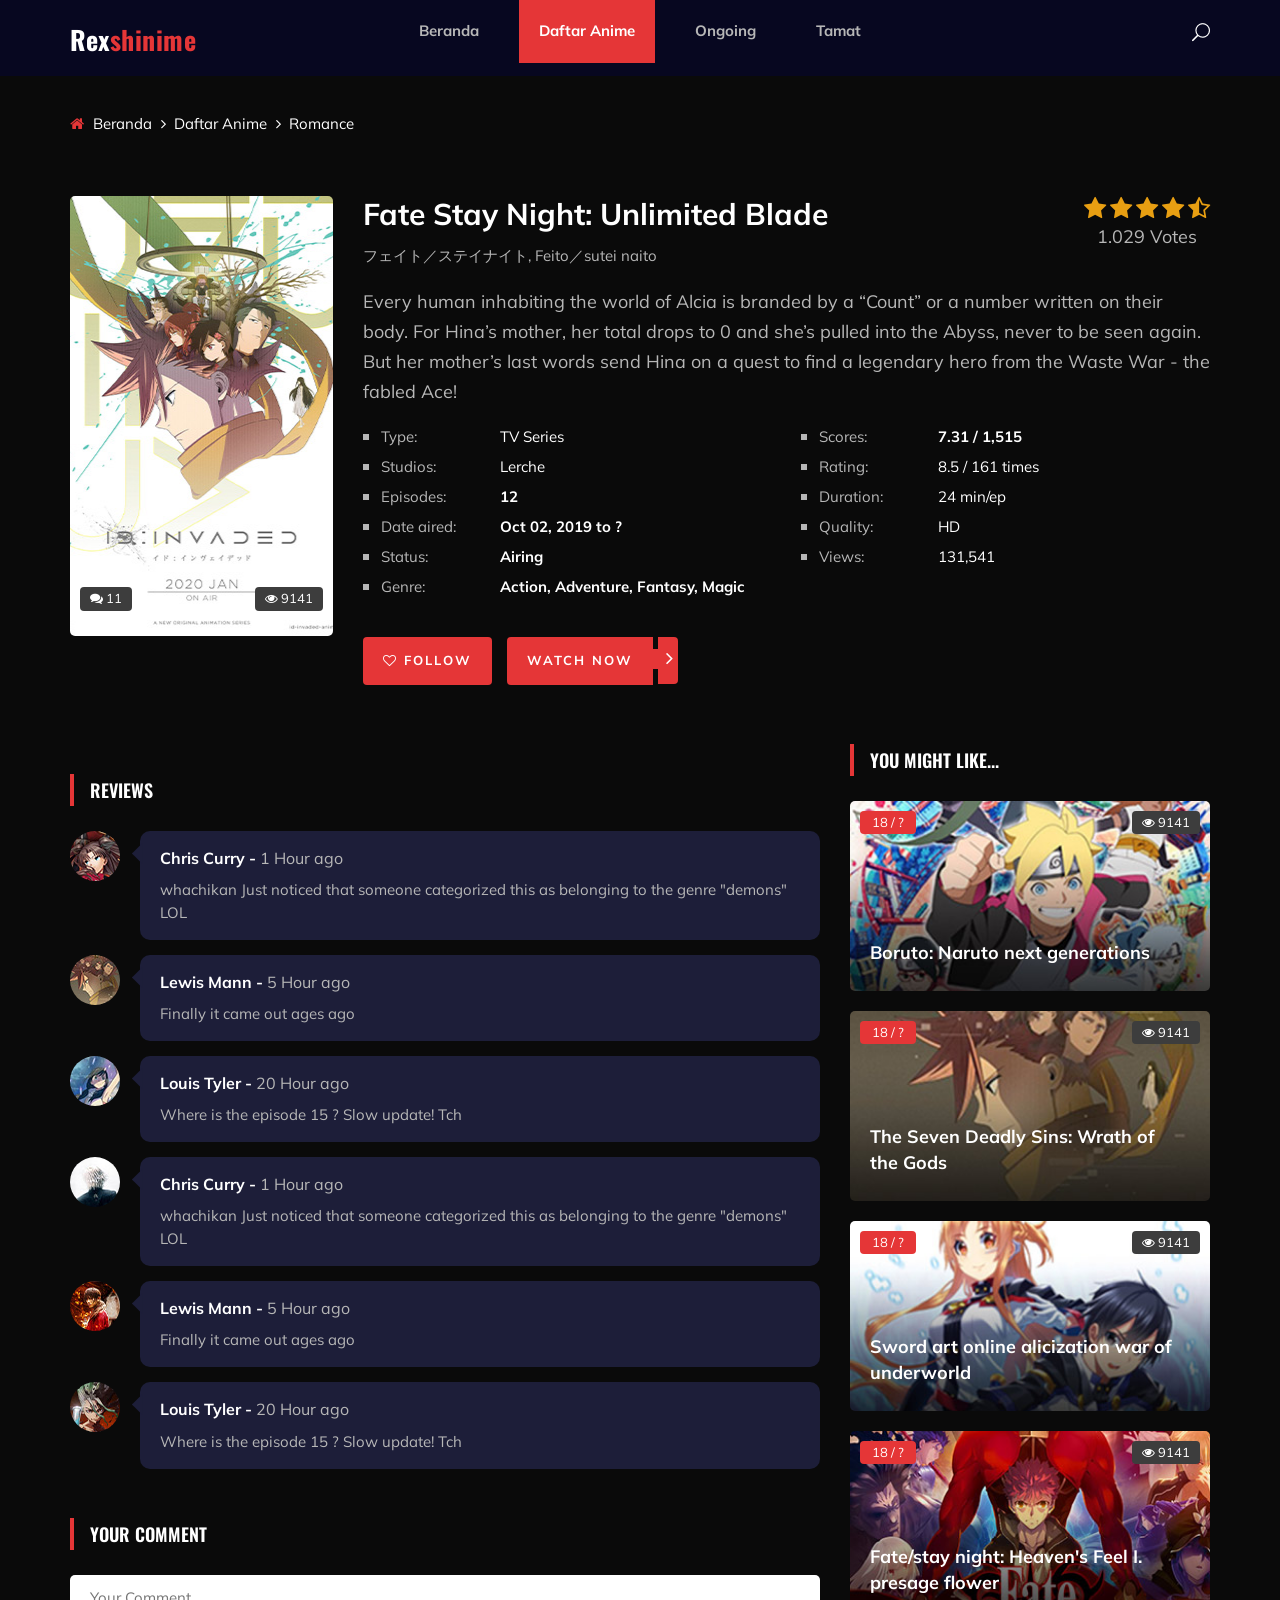
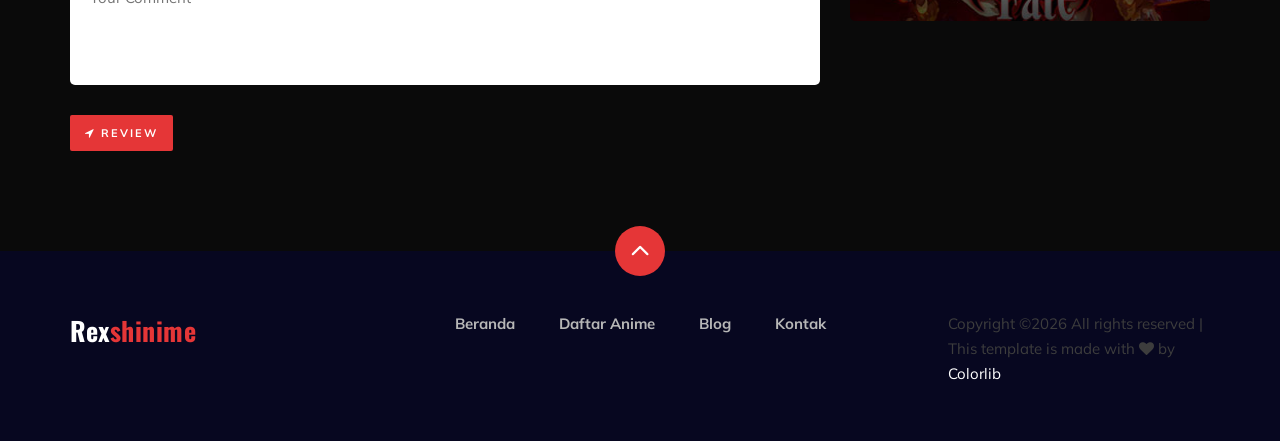
==== commit 75027bbb: "Fix footer nav labels to Rexshinime" ====
--- a/anime-details.html
+++ b/anime-details.html
@@ -265,10 +265,10 @@
                     <div class="col-lg-6">
                         <div class="footer__nav">
                             <ul>
-                                <li class="active"><a href="./index.html">Homepage</a></li>
-                                <li><a href="./categories.html">Categories</a></li>
-                                <li><a href="./blog.html">Our Blog</a></li>
-                                <li><a href="#">Contacts</a></li>
+                                <li class="active"><a href="./index.html">Beranda</a></li>
+                                <li><a href="./categories.html">Daftar Anime</a></li>
+                                <li><a href="./blog.html">Blog</a></li>
+                                <li><a href="#">Kontak</a></li>
                             </ul>
                         </div>
                     </div>
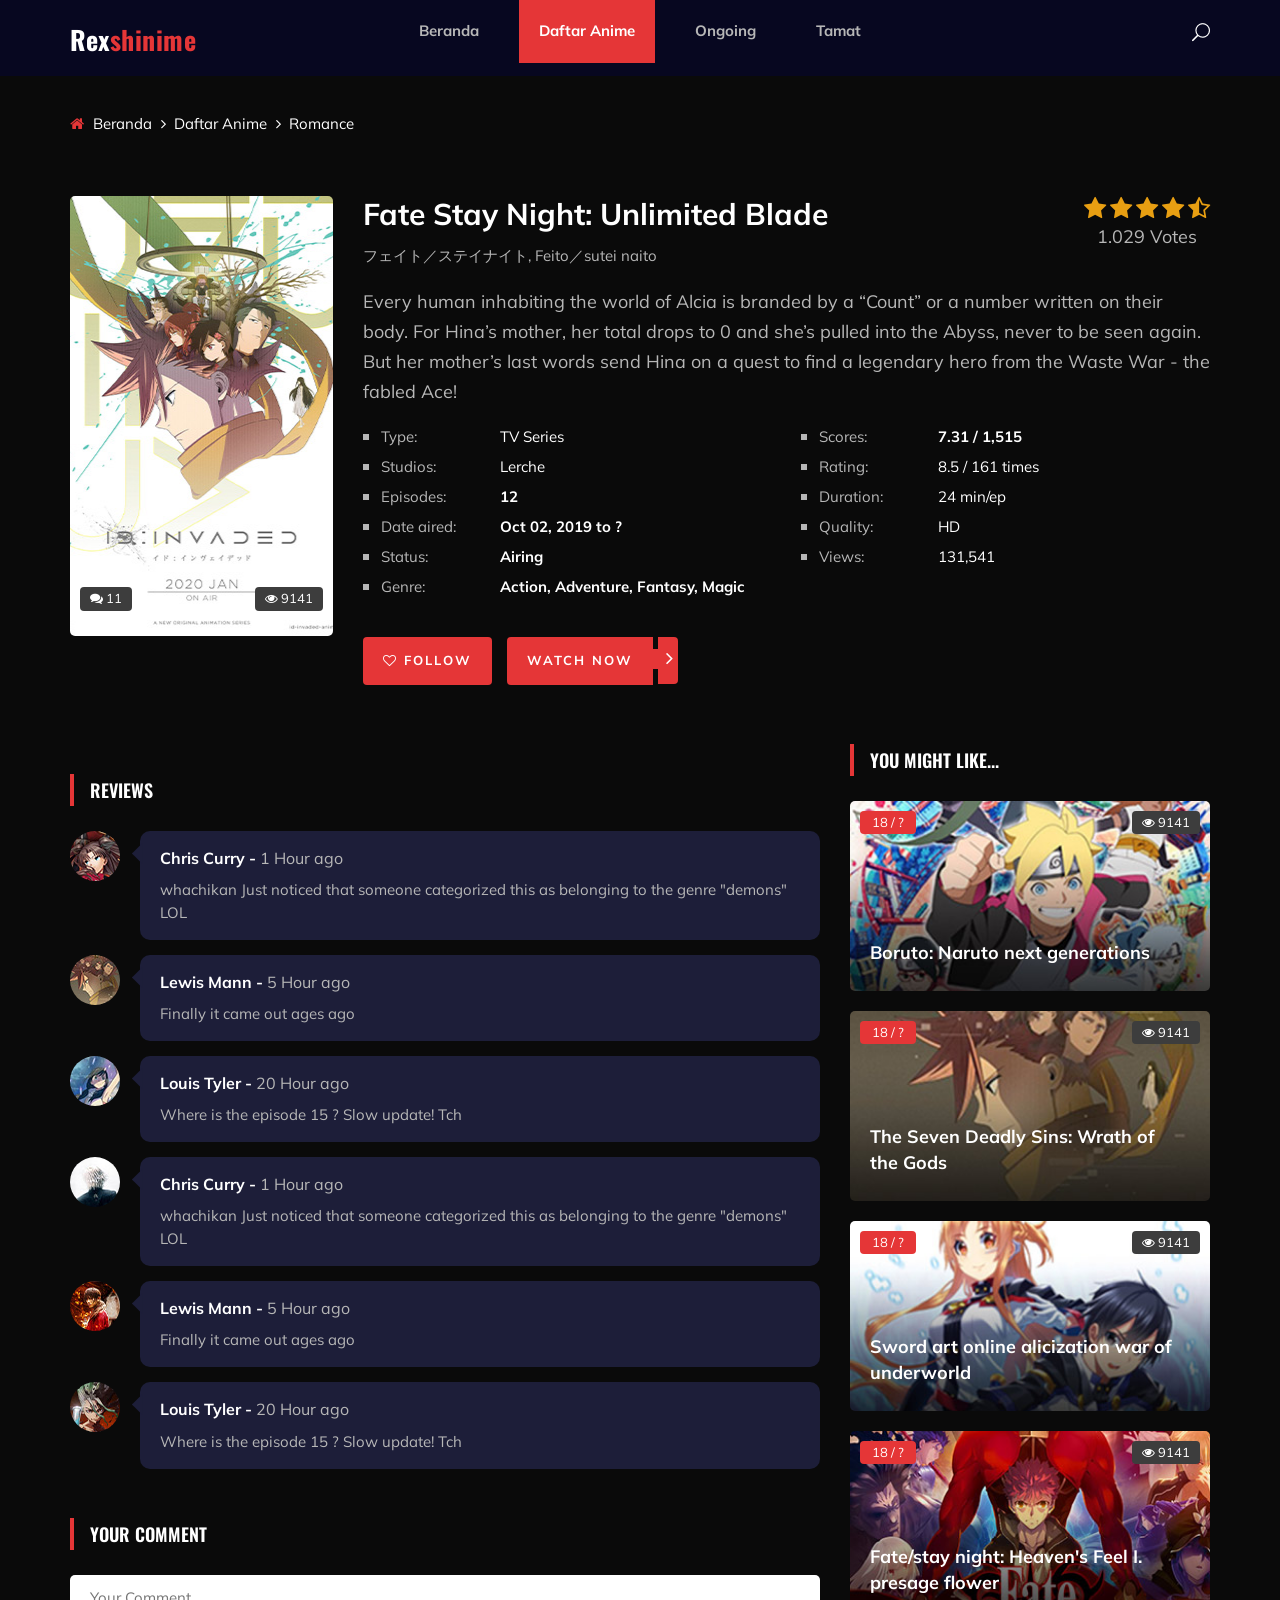
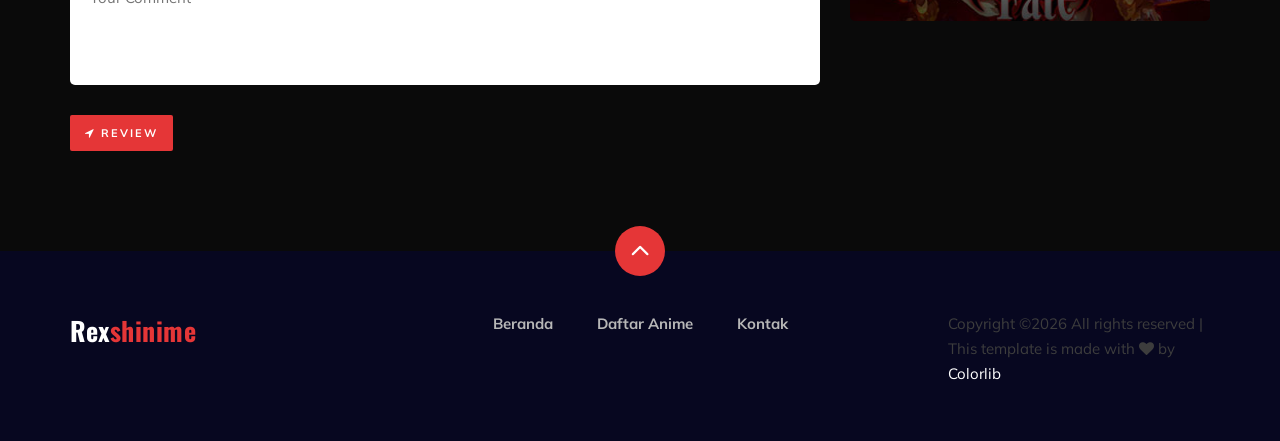
==== commit 5bb44814: "Remove unused template pages and blog links; revert poster enrichment" ====
--- a/anime-details.html
+++ b/anime-details.html
@@ -267,7 +267,6 @@
                             <ul>
                                 <li class="active"><a href="./index.html">Beranda</a></li>
                                 <li><a href="./categories.html">Daftar Anime</a></li>
-                                <li><a href="./blog.html">Blog</a></li>
                                 <li><a href="#">Kontak</a></li>
                             </ul>
                         </div>
